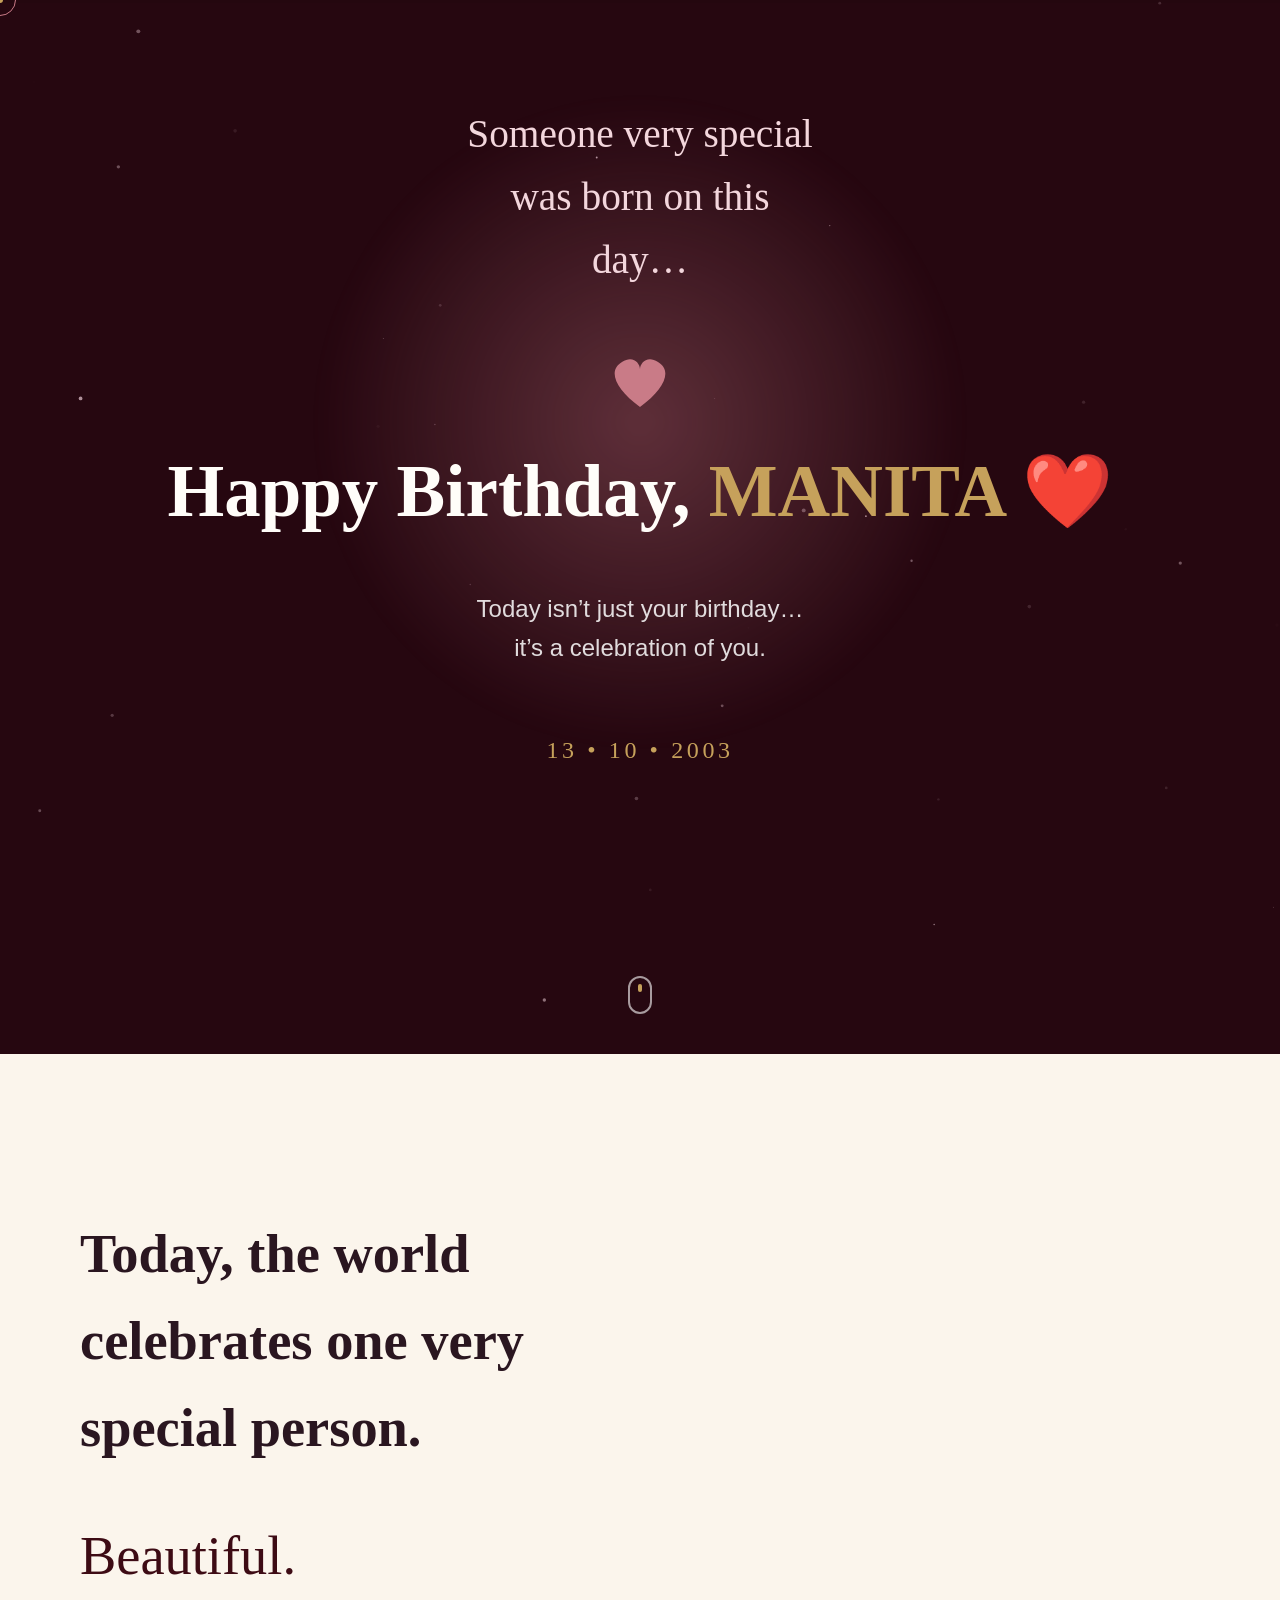
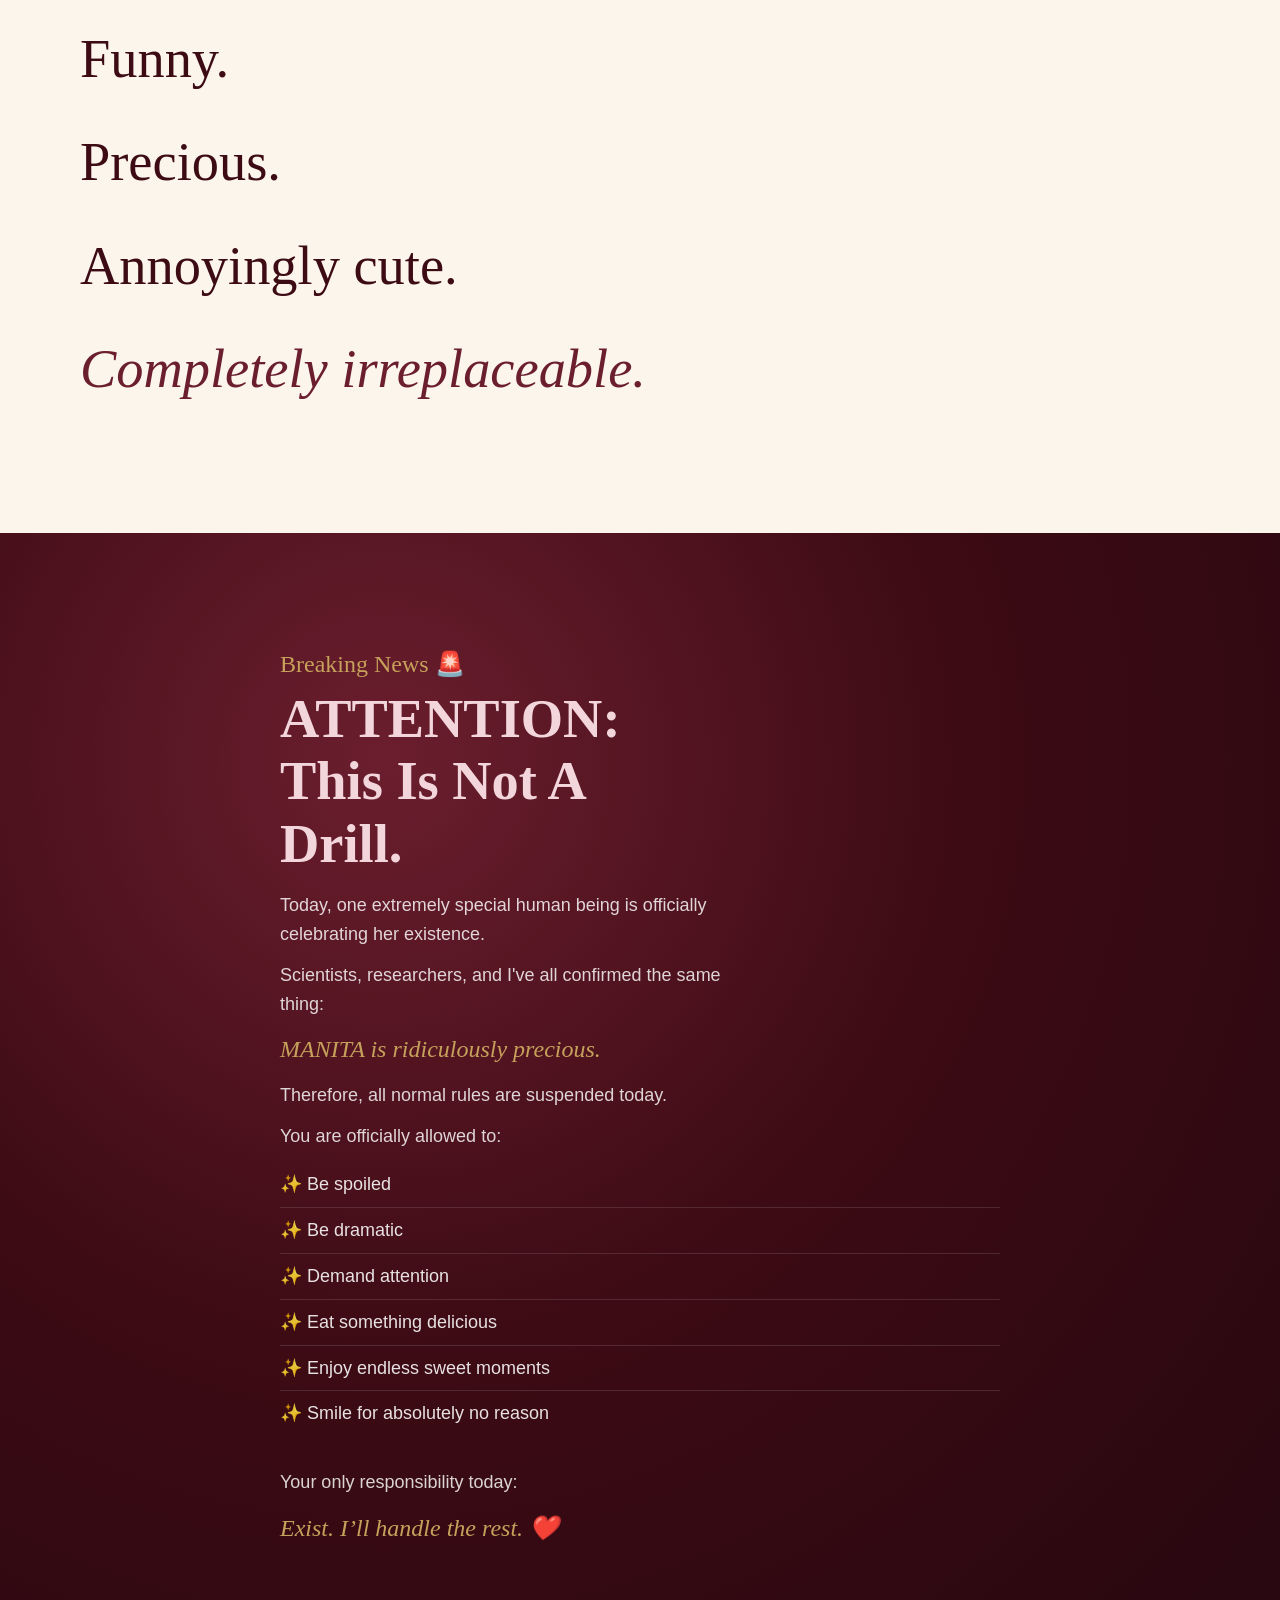
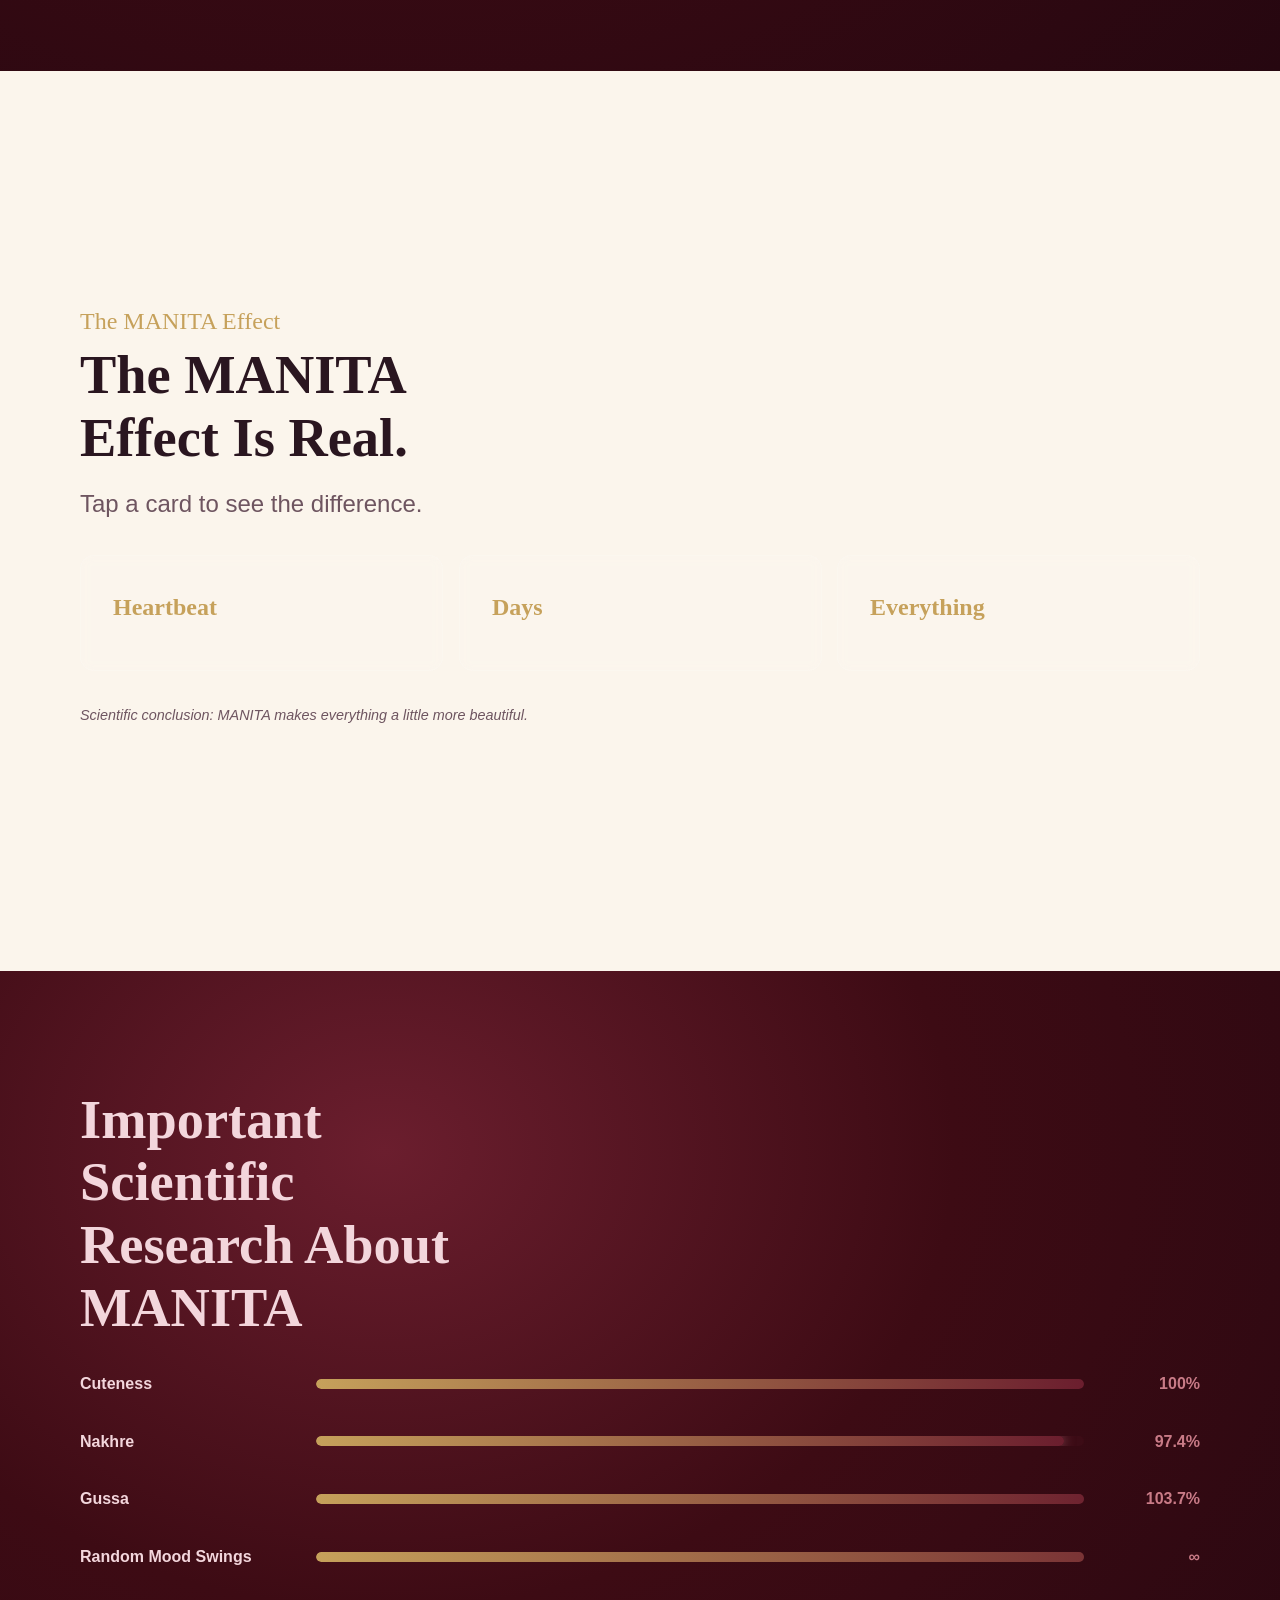
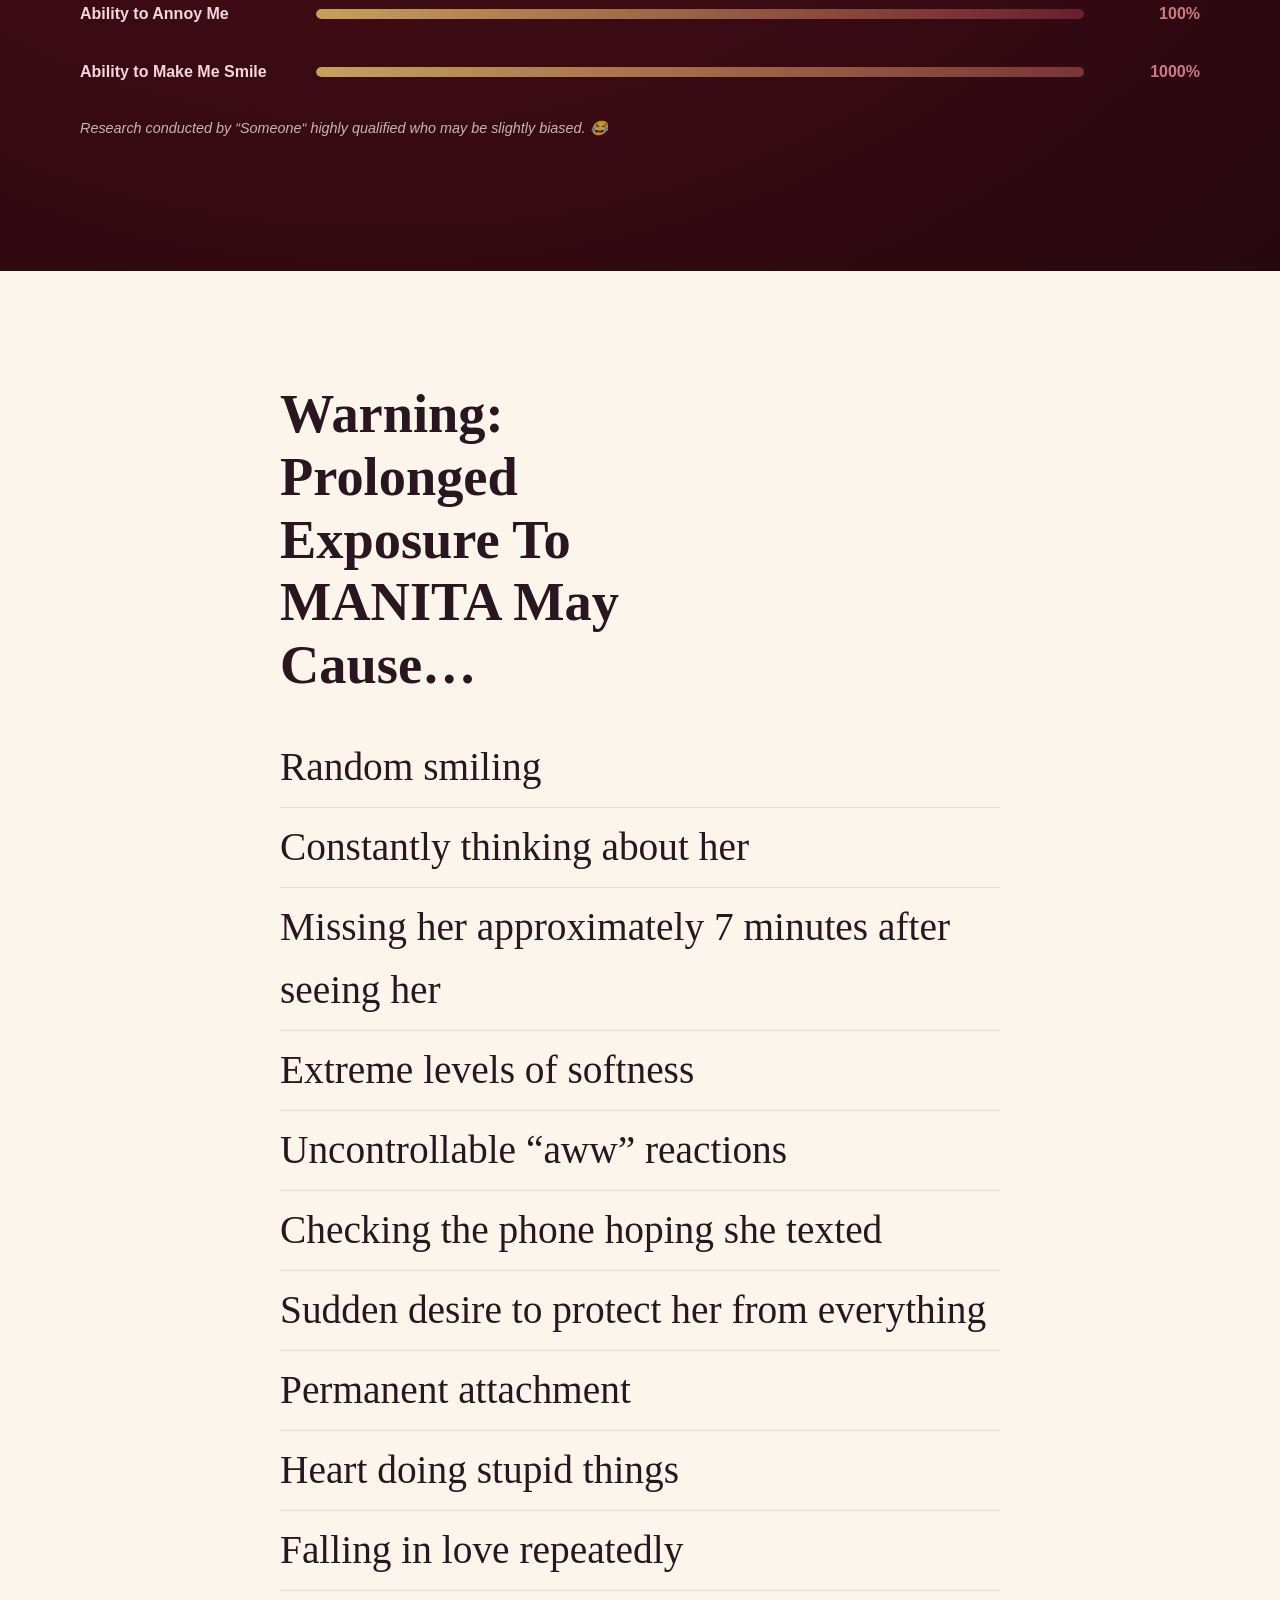
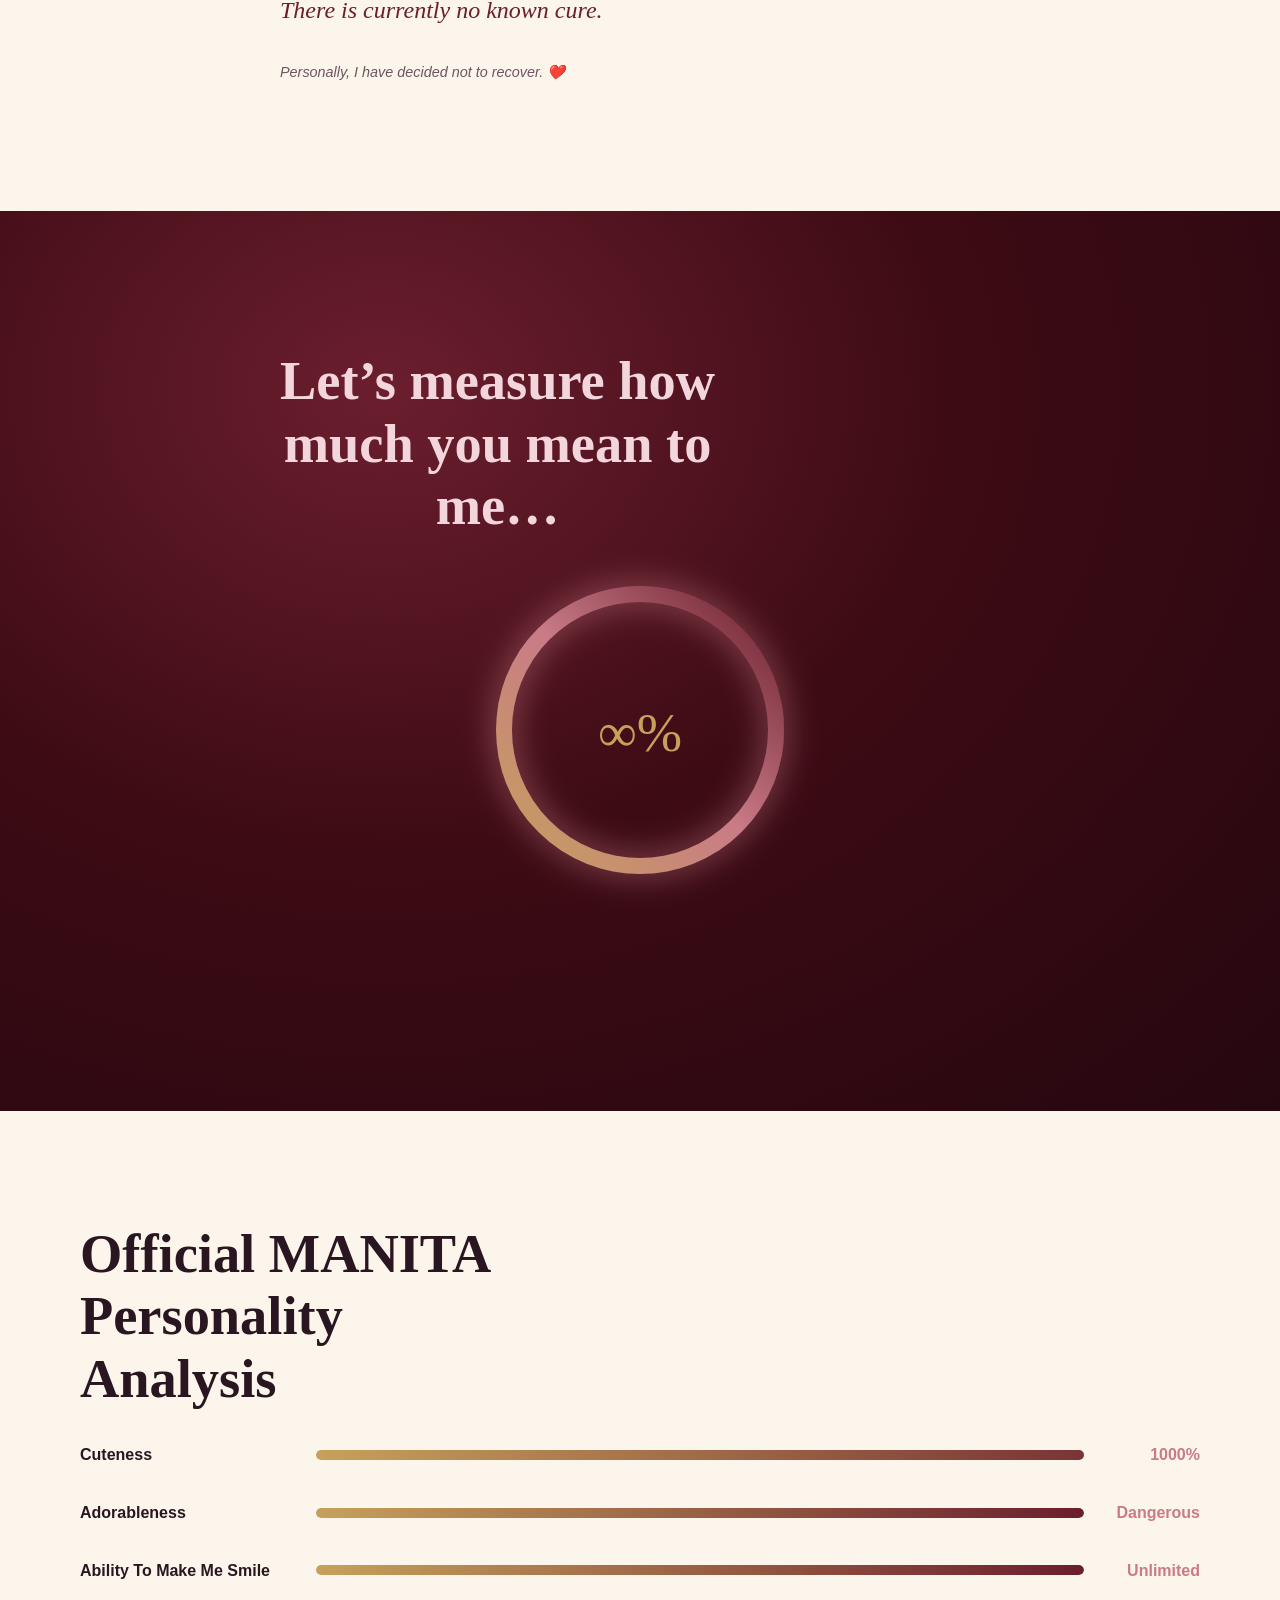
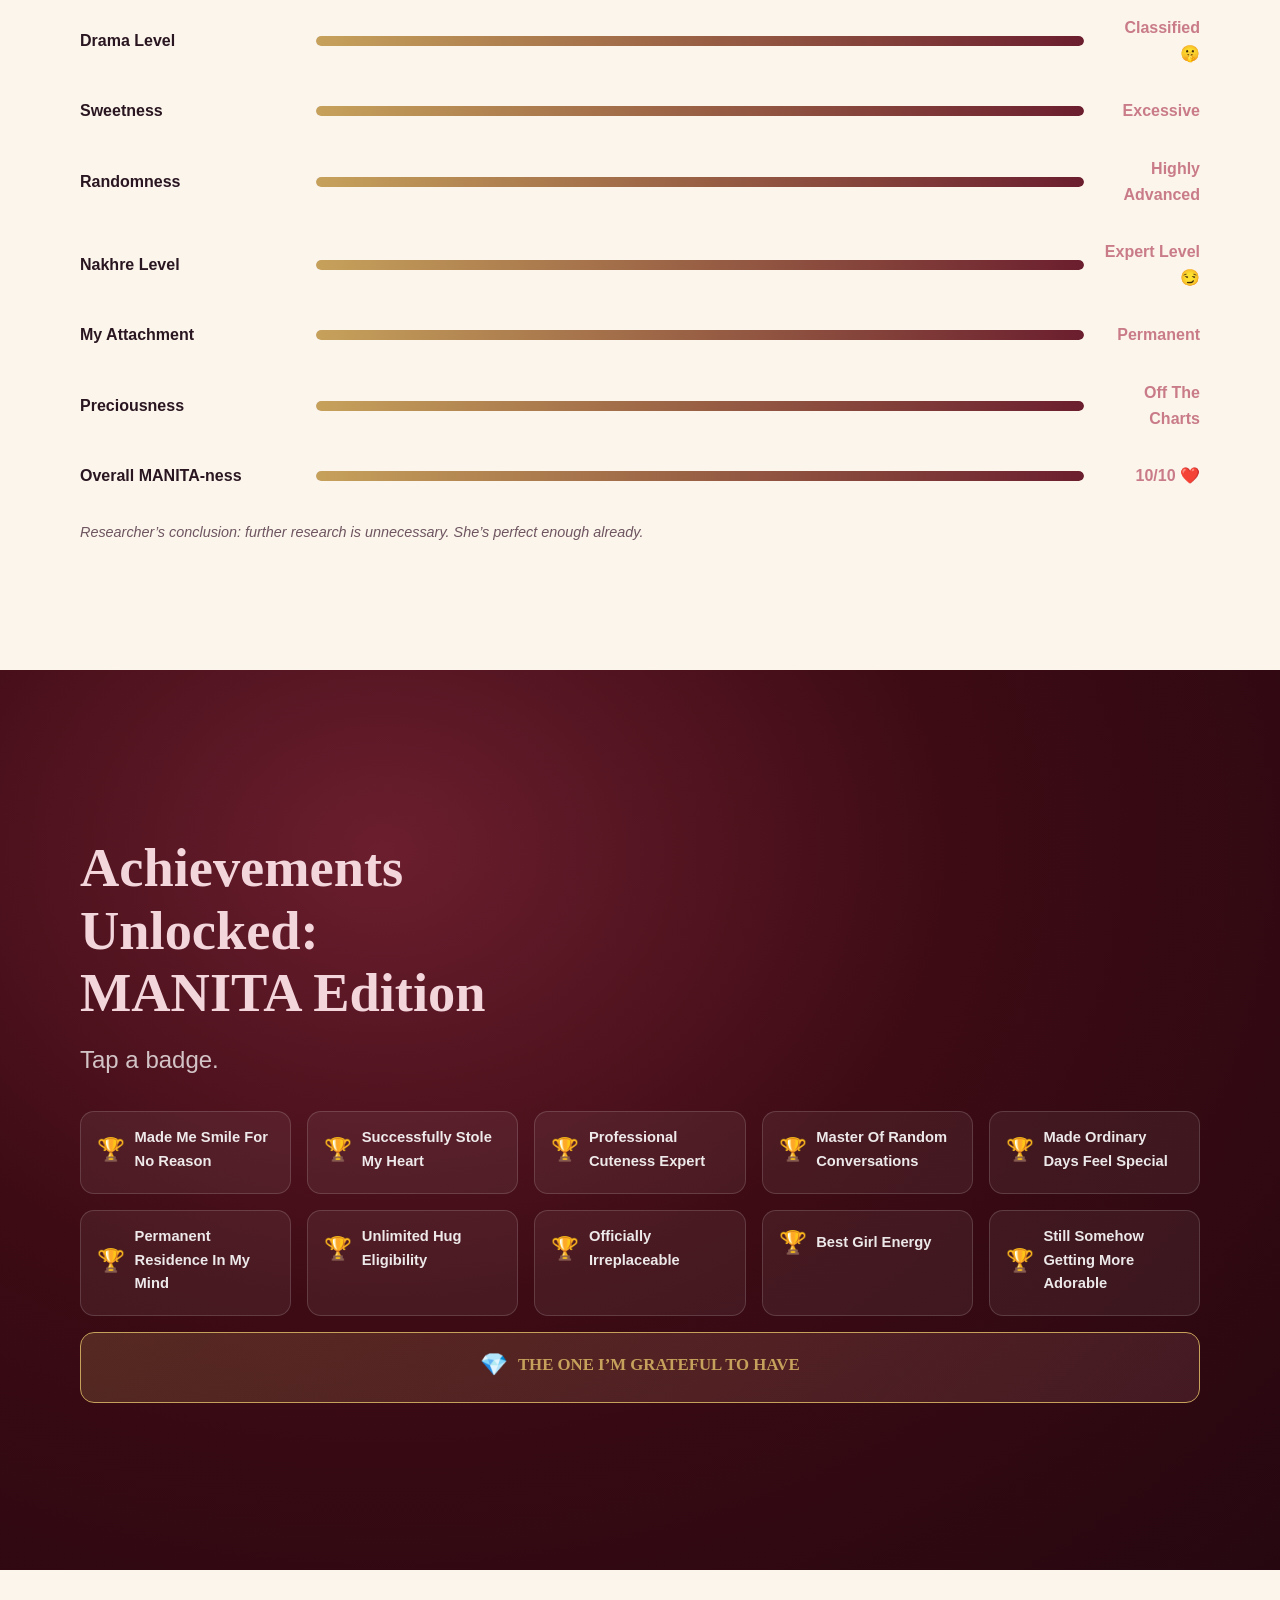
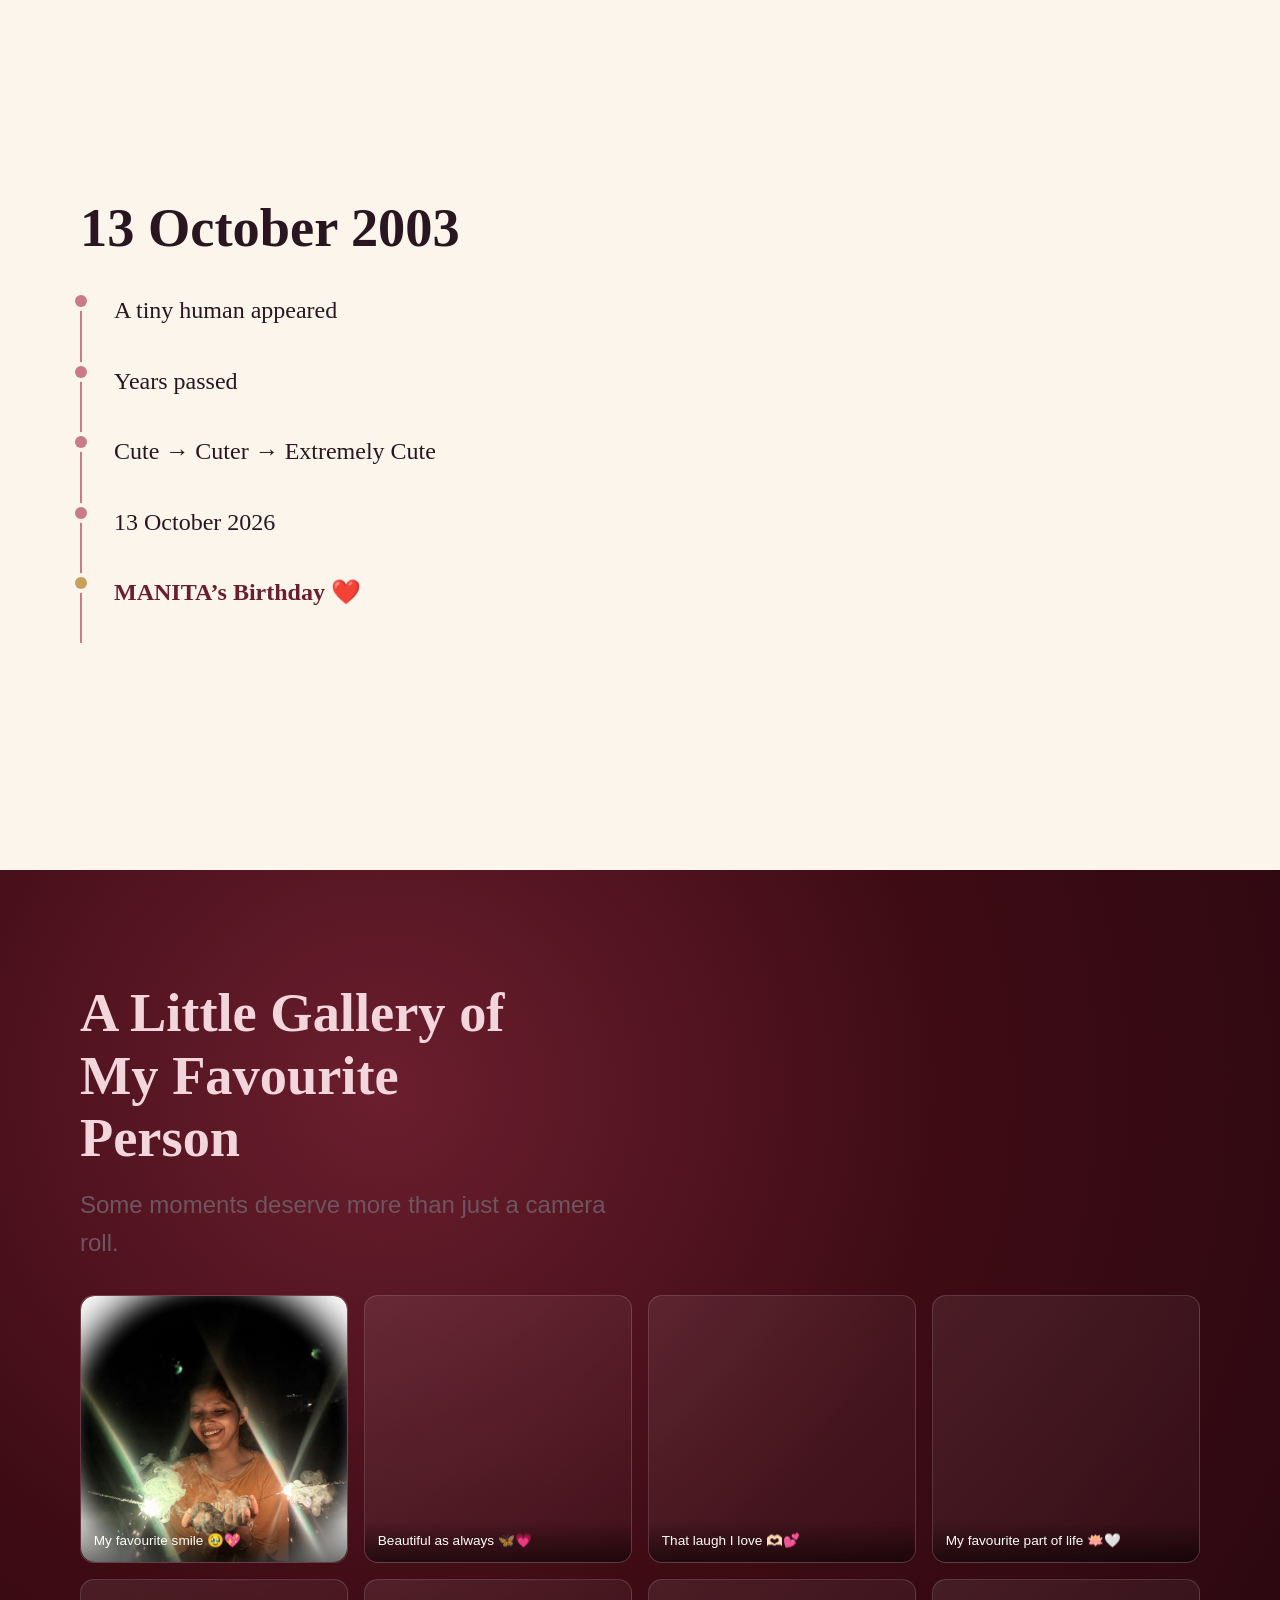
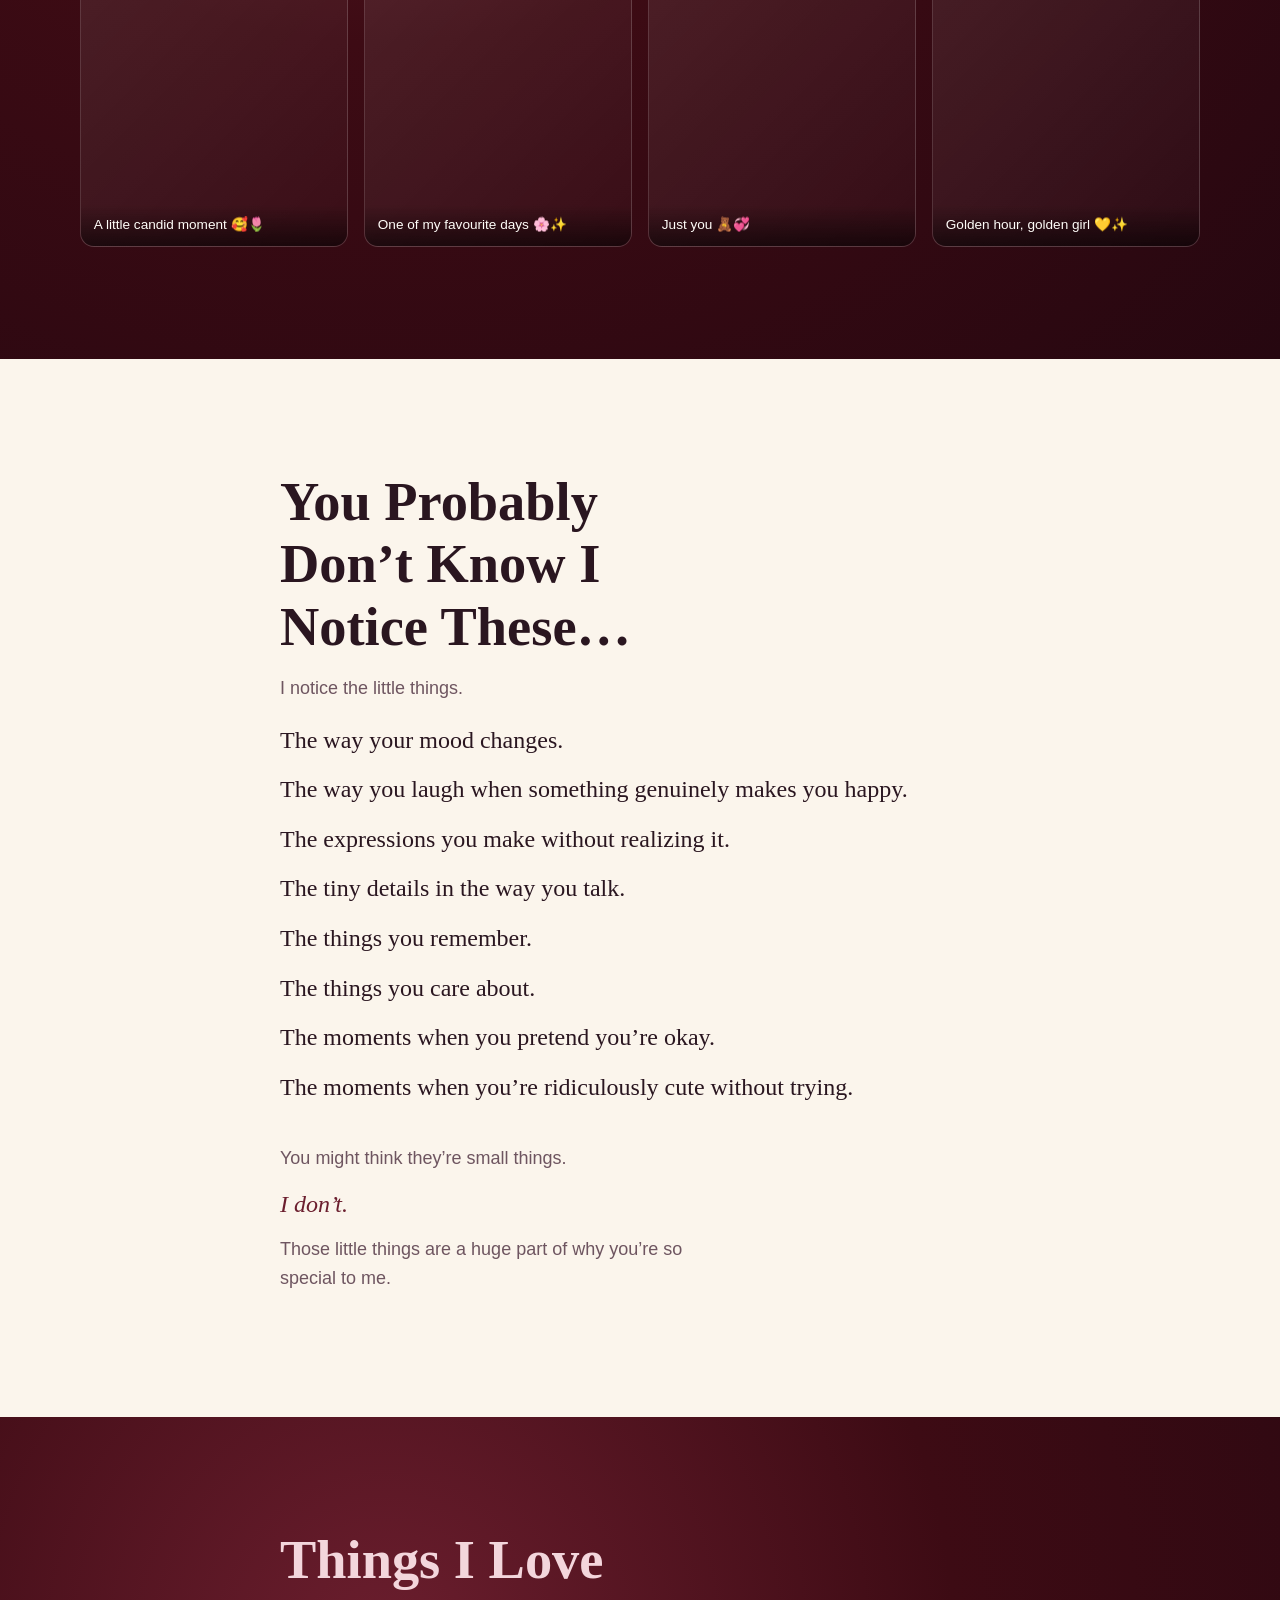
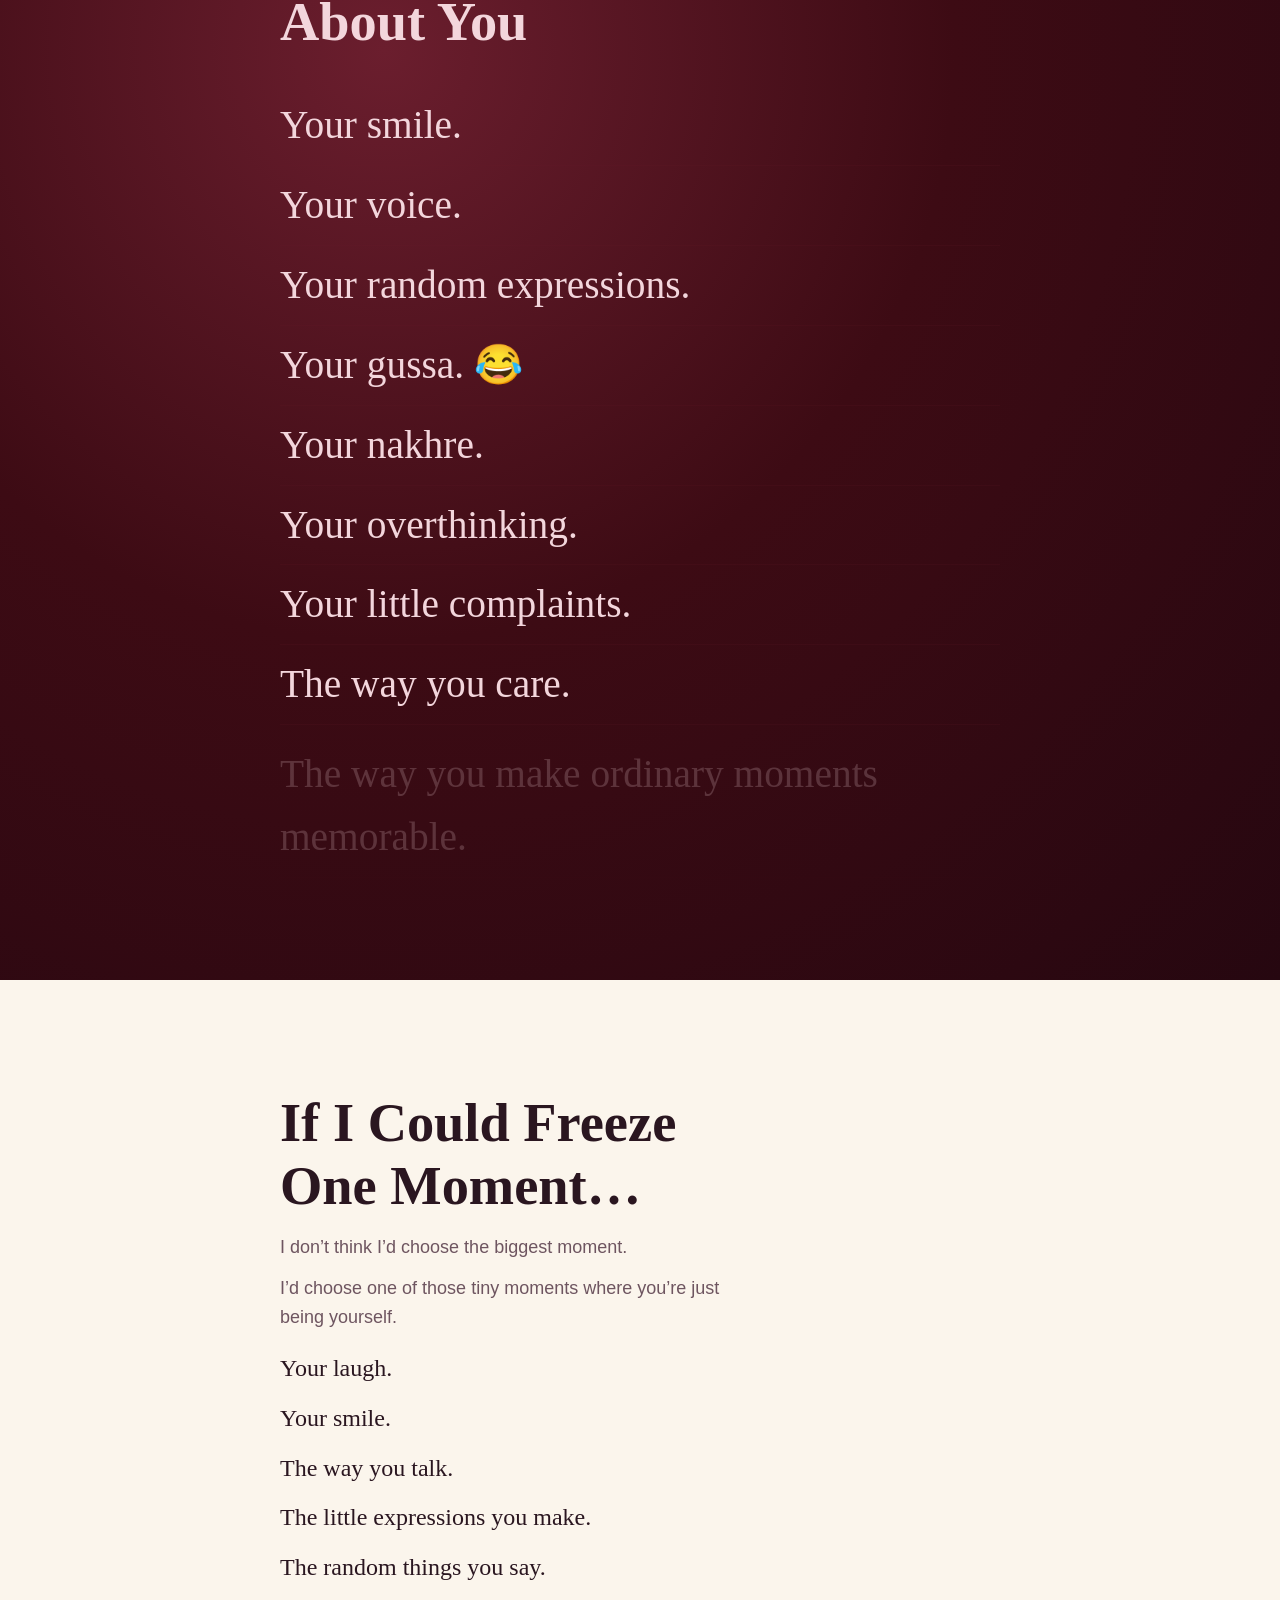
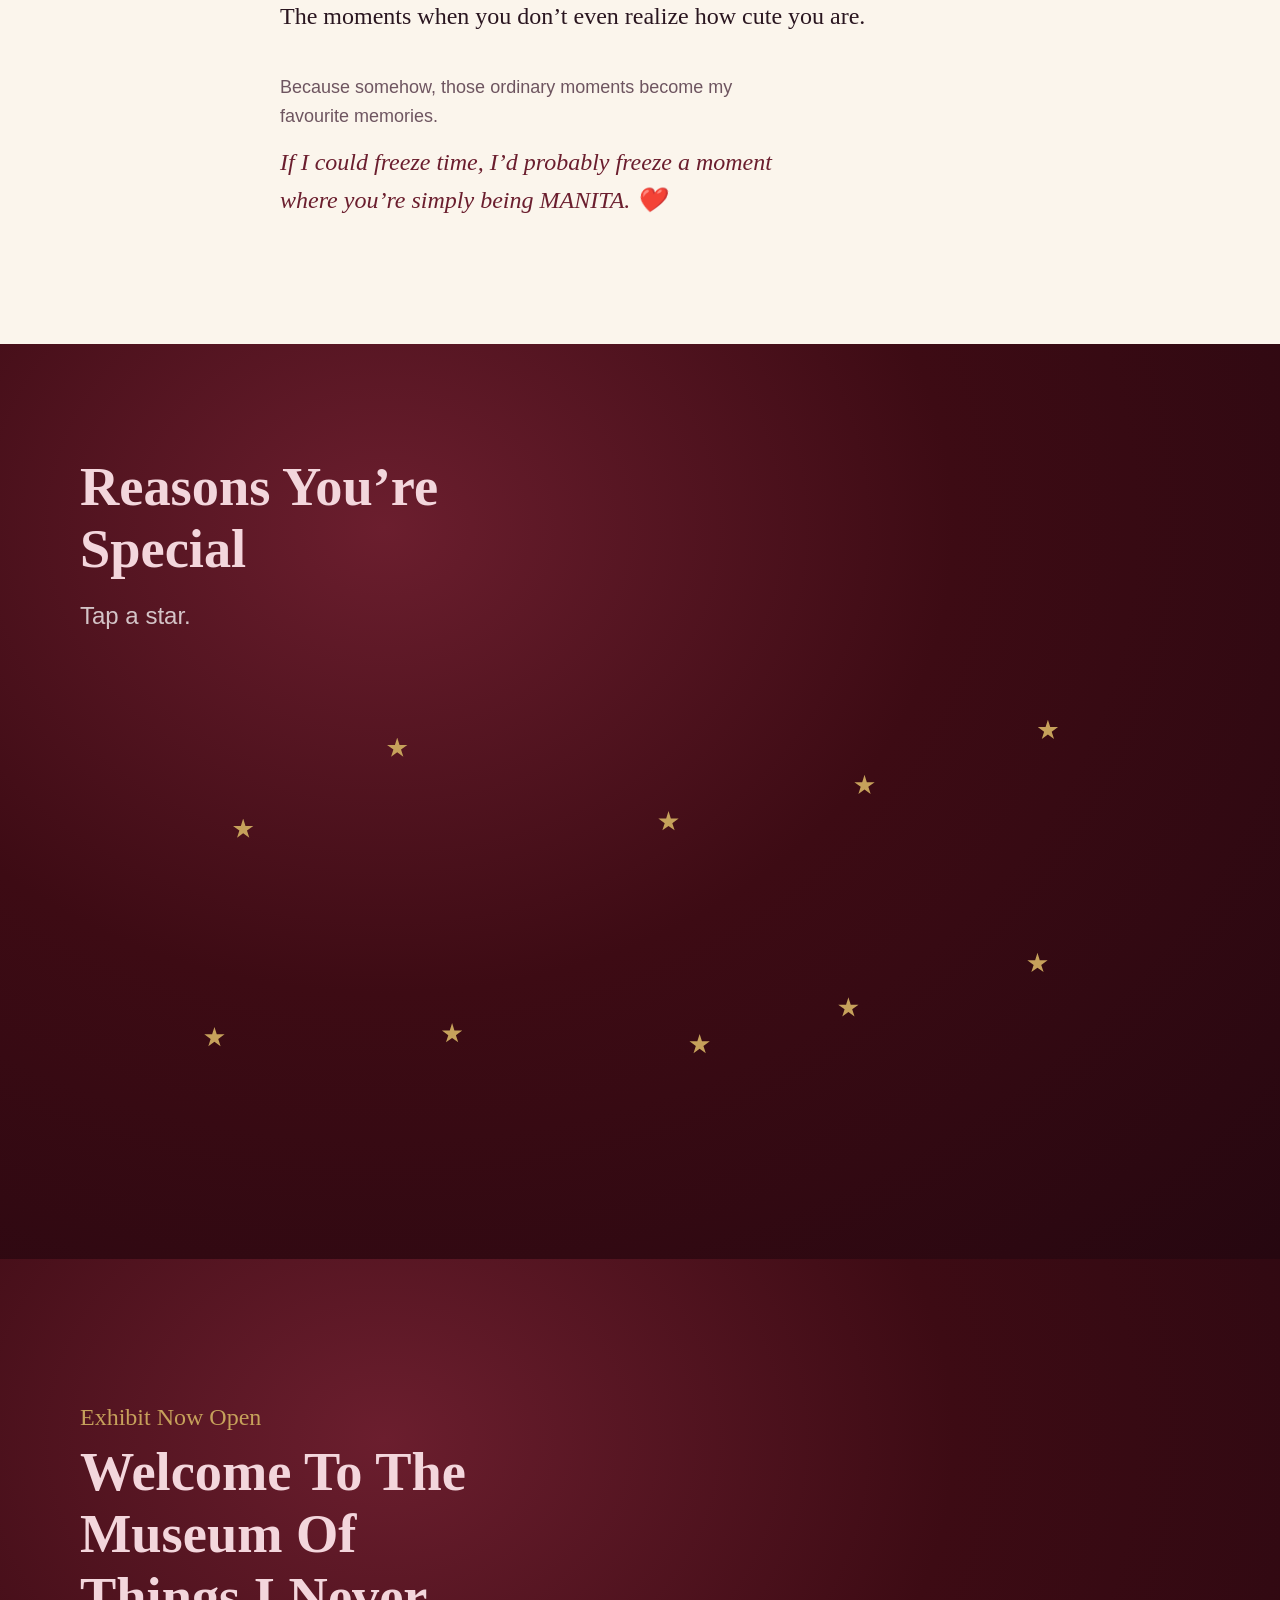
==== index_old.html @ 5183bb13 "Rename index.html to index_old.html" ====
<!DOCTYPE html>
<html lang="en">
<head>
<meta charset="UTF-8">
<meta name="viewport" content="width=device-width, initial-scale=1.0, viewport-fit=cover">
<title>Happy Birthday MANITA ❤️ | DearManita</title>
<link rel="icon" type="image/png" href="assets/images/logo.png">
<link rel="apple-touch-icon" href="assets/images/logo.png">
<meta name="description" content="Happy Birthday Manita! ❤️ Discover a special birthday surprise filled with heartfelt wishes, beautiful memories, and interactive moments created just for you at DearManita.in.">
<meta name="theme-color" content="#3D0B14">
<meta property="og:title" content="Happy Birthday Manita ❤️ | DearManita">
<meta property="og:description" content="A special birthday surprise for Manita, filled with love, beautiful memories, and little moments made just for her. ❤️">
<meta property="og:type" content="website">
<meta property="og:url" content="https://dearmanita.in/">
<meta property="og:image" content="https://dearmanita.in/assets/images/logo.png">
<meta property="og:site_name" content="DearManita">
<meta property="og:locale" content="en_IN">
<link rel="stylesheet" href="css/style.css">
<link rel="stylesheet" href="css/animations.css">
<link rel="stylesheet" href="css/responsive.css">
<link rel="canonical" href="https://dearmanita.in/">
</head>
<body>

<!-- Skip link for accessibility -->
<a href="#main" class="skip-link">Skip to content</a>

<!-- Custom cursor (desktop only, injected by JS) -->
<div class="cursor-dot" id="cursorDot" aria-hidden="true"></div>
<div class="cursor-ring" id="cursorRing" aria-hidden="true"></div>

<!-- Progress bar -->
<div class="scroll-progress" aria-hidden="true"><div class="scroll-progress__fill" id="scrollProgressFill"></div></div>

<main id="main">
  <!-- 1-3. CINEMATIC INTRO / HAPPY BIRTHDAY MANITA / BEGIN YOUR BIRTHDAY JOURNEY -->
  <section class="hero" id="hero" aria-label="Introduction">
    <canvas class="hero__particles" id="heroParticles" aria-hidden="true"></canvas>
    <div class="hero__glow" aria-hidden="true"></div>

    <div class="hero__sequence" id="heroSequence">
      <p class="hero__line hero__line--1" id="heroLine1">Someone very special was born on this day&hellip;</p>

      <div class="hero__heart-wrap" id="heroHeartWrap" aria-hidden="true">
        <svg class="hero__heart" viewBox="0 0 100 90" id="heroHeart">
          <path d="M50 85 C 10 55, -5 25, 20 10 C 38 -2, 50 12, 50 22 C 50 12, 62 -2, 80 10 C 105 25, 90 55, 50 85 Z"/>
        </svg>
      </div>

      <h1 class="hero__title" id="heroTitle">Happy Birthday, <span class="hero__title-name">MANITA</span> <span aria-hidden="true">❤️</span></h1>

      <p class="hero__sub" id="heroSub">Today isn&rsquo;t just your birthday&hellip;<br>it&rsquo;s a celebration of you.</p>

      <p class="hero__date" id="heroDate">13 &bull; 10 &bull; 2003</p>

      <div class="hero__cta-wrap" id="heroCtaWrap">
        <button class="btn btn--primary magnetic" id="beginJourneyBtn">
          <span>Begin Your Birthday Journey</span> <span aria-hidden="true">✨</span>
        </button>
        <p class="hero__warning">Warning: excessive cuteness ahead. <span aria-hidden="true">😂</span></p>
      </div>
    </div>

    <button class="scroll-indicator" id="scrollIndicator" aria-label="Scroll down">
      <span class="scroll-indicator__mouse"><span class="scroll-indicator__wheel"></span></span>
    </button>
  </section>

  <!-- 4. TODAY IS ALL ABOUT YOU -->
  <section class="section section--light section--about" aria-label="Today is all about you">
    <div class="container">
      <h2 class="reveal-heading">Today, the world celebrates one very special person.</h2>
      <ul class="word-stack" id="wordStack">
        <li class="word-stack__item">Beautiful.</li>
        <li class="word-stack__item">Funny.</li>
        <li class="word-stack__item">Precious.</li>
        <li class="word-stack__item">Annoyingly cute.</li>
        <li class="word-stack__item word-stack__item--final">Completely irreplaceable.</li>
      </ul>
    </div>
  </section>

  <!-- 5. A VERY IMPORTANT ANNOUNCEMENT -->
  <section class="section section--dark section--announcement reveal-fade" aria-label="A very important announcement">
    <div class="container container--narrow">
      <p class="eyebrow-free-heading">Breaking News <span aria-hidden="true">🚨</span></p>
      <h2 class="section-title section-title--light">ATTENTION: This Is Not A Drill.</h2>
      <p class="prose">Today, one extremely special human being is officially celebrating her existence.</p>
      <p class="prose">Scientists, researchers, and I've all confirmed the same thing:</p>
      <p class="prose prose--emphasis">MANITA is ridiculously precious.</p>
      <p class="prose">Therefore, all normal rules are suspended today.</p>
      <p class="prose">You are officially allowed to:</p>
      <ul class="content-list">
        <li>✨ Be spoiled</li>
        <li>✨ Be dramatic</li>
        <li>✨ Demand attention</li>
        <li>✨ Eat something delicious</li>
        <li>✨ Enjoy endless sweet moments</li>
        <li>✨ Smile for absolutely no reason</li>
      </ul>
      <p class="prose">Your only responsibility today:</p>
      <p class="prose prose--emphasis">Exist. I&rsquo;ll handle the rest. <span aria-hidden="true">❤️</span></p>
    </div>
  </section>

  <!-- 6. THE MANITA EFFECT -->
  <section class="section section--light section--effect" aria-label="The Manita Effect">
    <div class="container">
      <p class="eyebrow-free-heading">The MANITA Effect</p>
      <h2 class="section-title">The MANITA Effect Is Real.</h2>
      <p class="section-subtitle">Tap a card to see the difference.</p>
      <div class="effect-grid" id="effectGrid">
        <button class="effect-card" type="button">
          <h3>Heartbeat</h3>
          <p class="effect-card__reveal">Before MANITA: normal heartbeat.<br>After MANITA: ❤️❤️❤️❤️❤️</p>
        </button>
        <button class="effect-card" type="button">
          <h3>Days</h3>
          <p class="effect-card__reveal">Before MANITA: normal days.<br>After MANITA: little moments worth remembering.</p>
        </button>
        <button class="effect-card" type="button">
          <h3>Everything</h3>
          <p class="effect-card__reveal">Before MANITA: just another day.<br>After MANITA: something to smile about.</p>
        </button>
      </div>
      <p class="disclaimer">Scientific conclusion: MANITA makes everything a little more beautiful.</p>
    </div>
  </section>

  <!-- 7. FUNNY SCIENTIFIC RESEARCH -->
  <section class="section section--dark section--research" aria-label="Scientific research">
    <div class="container">
      <h2 class="section-title section-title--light">Important Scientific Research About MANITA</h2>
      <div class="research-grid" id="researchGrid">
        <div class="research-stat" data-value="99.99" data-suffix="%"><span class="research-stat__label">Cuteness</span><div class="research-stat__bar"><div class="research-stat__fill"></div></div><span class="research-stat__value">0%</span></div>
        <div class="research-stat" data-value="97.42" data-suffix="%"><span class="research-stat__label">Nakhre</span><div class="research-stat__bar"><div class="research-stat__fill"></div></div><span class="research-stat__value">0%</span></div>
        <div class="research-stat" data-value="103.7" data-suffix="%"><span class="research-stat__label">Gussa</span><div class="research-stat__bar"><div class="research-stat__fill"></div></div><span class="research-stat__value">0%</span></div>
        <div class="research-stat" data-value="120" data-suffix="" data-infinity="true"><span class="research-stat__label">Random Mood Swings</span><div class="research-stat__bar"><div class="research-stat__fill"></div></div><span class="research-stat__value">0</span></div>
        <div class="research-stat" data-value="100" data-suffix="%"><span class="research-stat__label">Ability to Annoy Me</span><div class="research-stat__bar"><div class="research-stat__fill"></div></div><span class="research-stat__value">0%</span></div>
        <div class="research-stat" data-value="1000" data-suffix="%"><span class="research-stat__label">Ability to Make Me Smile</span><div class="research-stat__bar"><div class="research-stat__fill"></div></div><span class="research-stat__value">0%</span></div>
      </div>
      <p class="disclaimer">Research conducted by &ldquo;Someone&ldquo; highly qualified who may be slightly biased. <span aria-hidden="true">😂</span></p>
    </div>
  </section>

  <!-- 8. MANITA SIDE EFFECTS -->
  <section class="section section--light section--side-effects" aria-label="MANITA side effects">
    <div class="container container--narrow">
      <h2 class="section-title">Warning: Prolonged Exposure To MANITA May Cause&hellip;</h2>
      <ul class="love-list" id="sideEffectsList">
        <li>Random smiling</li>
        <li>Constantly thinking about her</li>
        <li>Missing her approximately 7 minutes after seeing her</li>
        <li>Extreme levels of softness</li>
        <li>Uncontrollable &ldquo;aww&rdquo; reactions</li>
        <li>Checking the phone hoping she texted</li>
        <li>Sudden desire to protect her from everything</li>
        <li>Permanent attachment</li>
        <li>Heart doing stupid things</li>
        <li>Falling in love repeatedly</li>
      </ul>
      <p class="prose prose--emphasis">There is currently no known cure.</p>
      <p class="disclaimer">Personally, I have decided not to recover. <span aria-hidden="true">❤️</span></p>
    </div>
  </section>

  <!-- 9. LOVE METER -->
  <section class="section section--dark section--love-meter" aria-label="Love meter">
    <div class="container container--narrow">
      <h2 class="section-title section-title--light">Let&rsquo;s measure how much you mean to me&hellip;</h2>
      <div class="love-meter" id="loveMeter">
        <svg viewBox="0 0 200 200" class="love-meter__svg">
          <defs>
            <linearGradient id="loveGradient" x1="0%" y1="0%" x2="100%" y2="100%">
              <stop offset="0%" stop-color="#C6A15B"/>
              <stop offset="50%" stop-color="#C97B87"/>
              <stop offset="100%" stop-color="#6B1E2E"/>
            </linearGradient>
          </defs>
          <circle class="love-meter__track" cx="100" cy="100" r="85"/>
          <circle class="love-meter__progress" id="loveMeterProgress" cx="100" cy="100" r="85"/>
        </svg>
        <div class="love-meter__center">
          <span class="love-meter__value" id="loveMeterValue">0%</span>
        </div>
      </div>
      <p class="love-meter__error" id="loveMeterError">Error: Love exceeds measurable limits. <span aria-hidden="true">❤️</span></p>
    </div>
  </section>

  <!-- 10. PERSONALITY REPORT -->
  <section class="section section--light section--personality" aria-label="Girlfriend personality report">
    <div class="container">
      <h2 class="section-title section-title--light">Official MANITA Personality Analysis</h2>
      <div class="research-grid" id="personalityGrid">
        <div class="research-stat" data-value="1000" data-suffix="%"><span class="research-stat__label">Cuteness</span><div class="research-stat__bar"><div class="research-stat__fill"></div></div><span class="research-stat__value">0%</span></div>
        <div class="research-stat" data-text="Dangerous"><span class="research-stat__label">Adorableness</span><div class="research-stat__bar"><div class="research-stat__fill"></div></div><span class="research-stat__value"></span></div>
        <div class="research-stat" data-text="Unlimited"><span class="research-stat__label">Ability To Make Me Smile</span><div class="research-stat__bar"><div class="research-stat__fill"></div></div><span class="research-stat__value"></span></div>
        <div class="research-stat" data-text="Classified 🤫"><span class="research-stat__label">Drama Level</span><div class="research-stat__bar"><div class="research-stat__fill"></div></div><span class="research-stat__value"></span></div>
        <div class="research-stat" data-text="Excessive"><span class="research-stat__label">Sweetness</span><div class="research-stat__bar"><div class="research-stat__fill"></div></div><span class="research-stat__value"></span></div>
        <div class="research-stat" data-text="Highly Advanced"><span class="research-stat__label">Randomness</span><div class="research-stat__bar"><div class="research-stat__fill"></div></div><span class="research-stat__value"></span></div>
        <div class="research-stat" data-text="Expert Level 😏"><span class="research-stat__label">Nakhre Level</span><div class="research-stat__bar"><div class="research-stat__fill"></div></div><span class="research-stat__value"></span></div>
        <div class="research-stat" data-text="Permanent"><span class="research-stat__label">My Attachment</span><div class="research-stat__bar"><div class="research-stat__fill"></div></div><span class="research-stat__value"></span></div>
        <div class="research-stat" data-text="Off The Charts"><span class="research-stat__label">Preciousness</span><div class="research-stat__bar"><div class="research-stat__fill"></div></div><span class="research-stat__value"></span></div>
        <div class="research-stat" data-text="10/10 ❤️"><span class="research-stat__label">Overall MANITA-ness</span><div class="research-stat__bar"><div class="research-stat__fill"></div></div><span class="research-stat__value"></span></div>
      </div>
      <p class="disclaimer">Researcher&rsquo;s conclusion: further research is unnecessary. She&rsquo;s perfect enough already.</p>
    </div>
  </section>

  <!-- 11. GIRLFRIEND ACHIEVEMENT BADGES -->
  <section class="section section--dark section--badges" aria-label="Girlfriend achievement badges">
    <div class="container">
      <h2 class="section-title section-title--light">Achievements Unlocked: MANITA Edition</h2>
      <p class="section-subtitle section-subtitle--light">Tap a badge.</p>
      <div class="badge-grid" id="badgeGrid">
        <button class="badge" type="button" aria-expanded="false">
          <span class="badge__header"><span class="badge__icon">🏆</span><span class="badge__text">Made Me Smile For No Reason</span></span>
          <span class="badge__reveal">Achievement unlocked: turning ordinary moments into my favorite ones.</span>
        </button>
        <button class="badge" type="button" aria-expanded="false">
          <span class="badge__header"><span class="badge__icon">🏆</span><span class="badge__text">Successfully Stole My Heart</span></span>
          <span class="badge__reveal">No complaints. No refunds. It&rsquo;s yours now.</span>
        </button>
        <button class="badge" type="button" aria-expanded="false">
          <span class="badge__header"><span class="badge__icon">🏆</span><span class="badge__text">Professional Cuteness Expert</span></span>
          <span class="badge__reveal">Certified in being adorable 24/7.</span>
        </button>
        <button class="badge" type="button" aria-expanded="false">
          <span class="badge__header"><span class="badge__icon">🏆</span><span class="badge__text">Master Of Random Conversations</span></span>
          <span class="badge__reveal">From deep talks at midnight to the most random nonsense &mdash; somehow, I love every bit of it.</span>
        </button>
        <button class="badge" type="button" aria-expanded="false">
          <span class="badge__header"><span class="badge__icon">🏆</span><span class="badge__text">Made Ordinary Days Feel Special</span></span>
          <span class="badge__reveal">Because everything feels a little better when you&rsquo;re around.</span>
        </button>
        <button class="badge" type="button" aria-expanded="false">
          <span class="badge__header"><span class="badge__icon">🏆</span><span class="badge__text">Permanent Residence In My Mind</span></span>
          <span class="badge__reveal">Somehow, you&rsquo;re always there &mdash; rent-free and forever.</span>
        </button>
        <button class="badge" type="button" aria-expanded="false">
          <span class="badge__header"><span class="badge__icon">🏆</span><span class="badge__text">Unlimited Hug Eligibility</span></span>
          <span class="badge__reveal">Approved for unlimited hugs, cuddles, and never-ending affection.</span>
        </button>
        <button class="badge" type="button" aria-expanded="false">
          <span class="badge__header"><span class="badge__icon">🏆</span><span class="badge__text">Officially Irreplaceable</span></span>
          <span class="badge__reveal">There&rsquo;s only one you, and that&rsquo;s exactly how I want it.</span>
        </button>
        <button class="badge" type="button" aria-expanded="false">
          <span class="badge__header"><span class="badge__icon">🏆</span><span class="badge__text">Best Girl Energy</span></span>
          <span class="badge__reveal">No explanation needed. You just have it.</span>
        </button>
        <button class="badge" type="button" aria-expanded="false">
          <span class="badge__header"><span class="badge__icon">🏆</span><span class="badge__text">Still Somehow Getting More Adorable</span></span>
          <span class="badge__reveal">Honestly, I don&rsquo;t know how you keep doing it.</span>
        </button>
        <button class="badge badge--final" type="button" aria-expanded="false">
          <span class="badge__header"><span class="badge__icon">💎</span><span class="badge__text">THE ONE I&rsquo;M GRATEFUL TO HAVE</span></span>
          <span class="badge__reveal">Out of all the beautiful things life could have given me, somehow, I got you.</span>
        </button>
      </div>
    </div>
  </section>

  <!-- 12. BIRTHDAY TIMELINE -->
  <section class="section section--light section--timeline" aria-label="Birthday timeline">
    <div class="container">
      <h2 class="section-title">13 October 2003</h2>
      <ol class="timeline" id="timeline">
        <li class="timeline__item"><span class="timeline__marker"></span><span class="timeline__text">A tiny human appeared</span></li>
        <li class="timeline__item"><span class="timeline__marker"></span><span class="timeline__text">Years passed</span></li>
        <li class="timeline__item"><span class="timeline__marker"></span><span class="timeline__text">Cute &rarr; Cuter &rarr; Extremely Cute</span></li>
        <li class="timeline__item"><span class="timeline__marker"></span><span class="timeline__text">13 October 2026</span></li>
        <li class="timeline__item timeline__item--final"><span class="timeline__marker"></span><span class="timeline__text">MANITA&rsquo;s Birthday <span aria-hidden="true">❤️</span></span></li>
      </ol>
    </div>
  </section>

  <!-- 13. PHOTO GALLERY -->
  <section class="section section--dark section--gallery" aria-label="Photo gallery">
    <div class="container">
      <h2 class="section-title section-title--light">A Little Gallery of My Favourite Person</h2>
      <p class="section-subtitle">Some moments deserve more than just a camera roll.</p>
      <div class="gallery-grid" id="galleryGrid" role="list"></div>
    </div>
  </section>

  <!-- Lightbox -->
  <div class="lightbox" id="lightbox" role="dialog" aria-modal="true" aria-label="Photo viewer" hidden>
    <button class="lightbox__close" id="lightboxClose" aria-label="Close photo viewer">&times;</button>
    <button class="lightbox__nav lightbox__nav--prev" id="lightboxPrev" aria-label="Previous photo">&#8249;</button>
    <figure class="lightbox__figure">
      <img class="lightbox__img" id="lightboxImg" src="" alt="">
      <figcaption class="lightbox__caption" id="lightboxCaption"></figcaption>
    </figure>
    <button class="lightbox__nav lightbox__nav--next" id="lightboxNext" aria-label="Next photo">&#8250;</button>
  </div>

  <!-- 14. THE LITTLE THINGS YOU DON'T KNOW I NOTICE -->
  <section class="section section--light section--notice" aria-label="The little things you don't know I notice">
    <div class="container container--narrow">
      <h2 class="section-title">You Probably Don&rsquo;t Know I Notice These&hellip;</h2>
      <p class="prose">I notice the little things.</p>
      <ul class="content-list content-list--plain">
        <li>The way your mood changes.</li>
        <li>The way you laugh when something genuinely makes you happy.</li>
        <li>The expressions you make without realizing it.</li>
        <li>The tiny details in the way you talk.</li>
        <li>The things you remember.</li>
        <li>The things you care about.</li>
        <li>The moments when you pretend you&rsquo;re okay.</li>
        <li>The moments when you&rsquo;re ridiculously cute without trying.</li>
      </ul>
      <p class="prose">You might think they&rsquo;re small things.</p>
      <p class="prose prose--emphasis">I don&rsquo;t.</p>
      <p class="prose">Those little things are a huge part of why you&rsquo;re so special to me.</p>
    </div>
  </section>

  <!-- 15. THINGS I LOVE ABOUT YOU -->
  <section class="section section--dark section--love-list" aria-label="Things I love about you">
    <div class="container container--narrow">
      <h2 class="section-title section-title--light">Things I Love About You</h2>
      <ul class="love-list" id="loveList">
        <li>Your smile.</li>
        <li>Your voice.</li>
        <li>Your random expressions.</li>
        <li>Your gussa. <span aria-hidden="true">😂</span></li>
        <li>Your nakhre.</li>
        <li>Your overthinking.</li>
        <li>Your little complaints.</li>
        <li>The way you care.</li>
        <li>The way you make ordinary moments memorable.</li>
      </ul>
    </div>
  </section>

  <!-- 15b. IF I COULD FREEZE ONE MOMENT -->
  <section class="section section--light section--freeze-moment" aria-label="If I could freeze one moment">
    <div class="container container--narrow">
      <h2 class="section-title">If I Could Freeze One Moment&hellip;</h2>
      <p class="prose">I don&rsquo;t think I&rsquo;d choose the biggest moment.</p>
      <p class="prose">I&rsquo;d choose one of those tiny moments where you&rsquo;re just being yourself.</p>
      <ul class="content-list content-list--plain">
        <li>Your laugh.</li>
        <li>Your smile.</li>
        <li>The way you talk.</li>
        <li>The little expressions you make.</li>
        <li>The random things you say.</li>
        <li>The moments when you don&rsquo;t even realize how cute you are.</li>
      </ul>
      <p class="prose">Because somehow, those ordinary moments become my favourite memories.</p>
      <p class="prose prose--emphasis">If I could freeze time, I&rsquo;d probably freeze a moment where you&rsquo;re simply being MANITA. <span aria-hidden="true">❤️</span></p>
    </div>
  </section>

  <!-- 16. REASONS YOU ARE SPECIAL -->
  <section class="section section--dark section--constellation" aria-label="Reasons you are special">
    <div class="container">
      <h2 class="section-title section-title--light">Reasons You&rsquo;re Special</h2>
      <p class="section-subtitle section-subtitle--light">Tap a star.</p>
      <div class="constellation" id="constellation"></div>
    </div>
  </section>

  <!-- 17. THE MANITA MUSEUM -->
  <section class="section section--dark section--museum" aria-label="The MANITA museum">
    <div class="container">
      <p class="eyebrow-free-heading">Exhibit Now Open</p>
      <h2 class="section-title section-title--light">Welcome To The Museum Of Things I Never Want To Forget.</h2>
      <div class="museum-grid" id="museumGrid">
        <div class="museum-room"><span class="museum-room__number">Room 01</span><h3>Your Smile</h3><p>One of my favourite things in the entire world.</p></div>
        <div class="museum-room"><span class="museum-room__number">Room 02</span><h3>Your Laugh</h3><p>Somehow capable of fixing my mood instantly.</p></div>
        <div class="museum-room"><span class="museum-room__number">Room 03</span><h3>Your Randomness</h3><p>Confusing. Adorable. Absolutely necessary.</p></div>
        <div class="museum-room"><span class="museum-room__number">Room 04</span><h3>Our Memories</h3><p>The moments I wish I could replay forever.</p></div>
        <div class="museum-room museum-room--final"><span class="museum-room__number">Room 05</span><h3>You</h3><p>The most valuable exhibit.</p></div>
      </div>
      <p class="disclaimer">Please do not touch. She&rsquo;s mine. <span aria-hidden="true">😌❤️</span></p>
    </div>
  </section>

  <!-- 18. MINI GAME -->
  <section class="section section--light section--game" aria-label="Mini game: Save the Birthday Hearts">
    <div class="container container--narrow">
      <h2 class="section-title">Save the Birthday Hearts</h2>
      <p class="section-subtitle">Catch the love. Dodge the gussa.</p>
      <div class="game" id="game">
        <div class="game__hud">
          <span>Score: <strong id="gameScore">0</strong></span>
          <span>Combo: <strong id="gameCombo">x1</strong></span>
          <span>Lives: <strong id="gameLives">3</strong></span>
        </div>
        <div class="game__stage" id="gameStage">
          <canvas id="gameCanvas"></canvas>
          <div class="game__basket" id="gameBasket" aria-hidden="true">❤️</div>
          <div class="game__toast" id="gameToast" aria-live="polite"></div>
          <div class="game__overlay" id="gameOverlay">
            <p class="game__overlay-text">Ready to catch some love?</p>
            <button class="btn btn--primary" id="gameStartBtn">Start Game</button>
          </div>
          <div class="game__overlay" id="gameOverOverlay" hidden>
            <p class="game__overlay-text" id="gameOverText"></p>
            <button class="btn btn--primary" id="gameRestartBtn">Play Again</button>
          </div>
        </div>
        <p class="game__hint">Desktop: move your mouse or use arrow keys. Mobile: drag your finger.</p>
        <div class="game__code" id="gameCode" hidden>
          <p>Birthday code unlocked! <span aria-hidden="true">🎉</span></p>
        </div>
      </div>
    </div>
  </section>

  <!-- 19. LET'S CELEBRATE: 3D-style animated avatar cutting the cake, confetti cannon blast -->
  <section class="section section--dark section--avatar-party reveal-fade" aria-label="MANITA's birthday celebration avatar">
    <div class="container container--narrow">
      <p class="eyebrow-free-heading">A Little Celebration</p>
      <h2 class="section-title section-title--light">Let&rsquo;s Celebrate, MANITA!</h2>
      <p class="section-subtitle section-subtitle--light">Tap below to light the candles and cut the cake.</p>

      <div class="avatar-stage" id="avatarStage">
        <div class="avatar-ambient" aria-hidden="true"></div>
        <div class="avatar-confetti-layer" id="avatarConfettiLayer" aria-hidden="true"></div>
        <div class="avatar-particle-layer" id="avatarParticleLayer" aria-hidden="true"></div>

        <div class="avatar-scene">
          <div class="avatar-figure" id="avatarFigure">
            <svg class="avatar-figure__svg" viewBox="0 0 220 340" aria-hidden="true">
              <defs>
                <linearGradient id="apSkin" x1="0" y1="0" x2="0" y2="1">
                  <stop offset="0%" stop-color="#FCE7D6"/>
                  <stop offset="100%" stop-color="#EFC5A8"/>
                </linearGradient>
                <linearGradient id="apHair" x1="0" y1="0" x2="1" y2="1">
                  <stop offset="0%" stop-color="#7C3A54"/>
                  <stop offset="100%" stop-color="#3F1A2C"/>
                </linearGradient>
                <linearGradient id="apDress" x1="0" y1="0" x2="0" y2="1">
                  <stop offset="0%" stop-color="#E39CB0"/>
                  <stop offset="100%" stop-color="#7C2F49"/>
                </linearGradient>
                <radialGradient id="apGlow" cx="50%" cy="45%" r="55%">
                  <stop offset="0%" stop-color="#F6C77A" stop-opacity="0.5"/>
                  <stop offset="100%" stop-color="#F6C77A" stop-opacity="0"/>
                </radialGradient>
              </defs>

              <!-- soft ambient glow behind her -->
              <ellipse cx="112" cy="190" rx="118" ry="140" fill="url(#apGlow)"/>

              <!-- flowing hair, back volume -->
              <path d="M112 58 C72 58 52 96 56 146 C58 188 68 226 80 246 L86 198 C82 158 86 108 112 100 C138 108 142 158 138 198 L144 246 C156 226 166 188 168 146 C172 96 152 58 112 58 Z" fill="url(#apHair)"/>

              <!-- neck + shoulders -->
              <rect x="100" y="118" width="24" height="26" rx="9" fill="url(#apSkin)"/>

              <!-- raised sparkler arm (right) — grouped with its hand and
                   sparkler so they all rotate together as one rigid piece
                   during the wave animation, instead of the arm swinging
                   while the hand/sparkler stayed fixed in place. -->
              <g class="avatar-arm avatar-arm--right">
                <path d="M140 150 Q168 132 176 98" fill="none" stroke="url(#apSkin)" stroke-width="15" stroke-linecap="round"/>
                <circle cx="176" cy="98" r="8" fill="url(#apSkin)"/>
                <line x1="176" y1="94" x2="182" y2="62" stroke="var(--gold)" stroke-width="3" stroke-linecap="round"/>
                <path class="avatar-sparkler-tip" d="M182 62 l3 8 l8 3 l-8 3 l-3 8 l-3 -8 l-8 -3 l8 -3 Z" fill="#FCE29A"/>
              </g>

              <!-- gesturing arm (left), presenting the cake — same fix:
                   the hand is grouped with the arm so it moves as one. -->
              <g class="avatar-arm avatar-arm--left">
                <path d="M84 150 Q54 168 46 198" fill="none" stroke="url(#apSkin)" stroke-width="15" stroke-linecap="round"/>
                <circle cx="46" cy="198" r="8" fill="url(#apSkin)"/>
              </g>

              <!-- bodice -->
              <path d="M80 142 Q112 128 144 142 L152 178 Q112 194 72 178 Z" fill="url(#apDress)"/>
              <!-- flowing skirt -->
              <path d="M72 178 Q112 192 152 178 L172 272 Q112 302 52 272 Z" fill="url(#apDress)"/>
              <path d="M72 178 Q112 192 152 178 L160 224 Q112 236 64 224 Z" fill="#FFFFFF" opacity="0.12"/>
              <rect x="88" y="173" width="48" height="7" rx="3.5" fill="var(--gold)" opacity="0.9"/>

              <!-- head -->
              <circle cx="112" cy="100" r="37" fill="url(#apSkin)"/>
              <!-- soft side-swept fringe -->
              <path d="M79 92 Q92 68 112 71 Q132 68 145 92 Q136 78 112 76 Q88 78 79 92 Z" fill="url(#apHair)"/>
              <!-- face -->
              <path d="M93 98 Q99 92 105 98" fill="none" stroke="var(--wine)" stroke-width="3" stroke-linecap="round"/>
              <path d="M119 98 Q125 92 131 98" fill="none" stroke="var(--wine)" stroke-width="3" stroke-linecap="round"/>
              <circle cx="103" cy="94" r="1.6" fill="#fff" opacity="0.9"/>
              <circle cx="129" cy="94" r="1.6" fill="#fff" opacity="0.9"/>
              <circle cx="86" cy="112" r="7" fill="var(--rose)" opacity="0.45"/>
              <circle cx="138" cy="112" r="7" fill="var(--rose)" opacity="0.45"/>
              <path d="M98 116 Q112 128 126 116" fill="none" stroke="var(--wine)" stroke-width="3" stroke-linecap="round"/>

              <!-- feet -->
              <ellipse cx="88" cy="300" rx="14" ry="7" fill="var(--wine-deep)"/>
              <ellipse cx="136" cy="300" rx="14" ry="7" fill="var(--wine-deep)"/>
            </svg>
          </div>

          <div class="avatar-cake" id="avatarCake">
            <svg class="avatar-cake__svg" viewBox="0 0 200 150" aria-hidden="true">
              <defs>
                <linearGradient id="apCakeBase" x1="0" y1="0" x2="0" y2="1">
                  <stop offset="0%" stop-color="#F3D6DC"/>
                  <stop offset="100%" stop-color="#D98CA0"/>
                </linearGradient>
                <linearGradient id="apCakeTop" x1="0" y1="0" x2="0" y2="1">
                  <stop offset="0%" stop-color="#FFFDF9"/>
                  <stop offset="100%" stop-color="#FBE2CF"/>
                </linearGradient>
                <radialGradient id="apCakeGlow" cx="50%" cy="45%" r="55%">
                  <stop offset="0%" stop-color="#F6C77A" stop-opacity="0.65"/>
                  <stop offset="100%" stop-color="#F6C77A" stop-opacity="0"/>
                </radialGradient>
              </defs>

              <circle class="avatar-cake__glow" cx="100" cy="86" r="72" fill="url(#apCakeGlow)"/>

              <ellipse cx="100" cy="138" rx="86" ry="10" fill="var(--wine-deep)" opacity="0.35"/>
              <ellipse cx="100" cy="130" rx="80" ry="10" fill="var(--cream)"/>

              <rect x="34" y="86" width="132" height="46" rx="10" fill="url(#apCakeBase)"/>
              <path d="M34 96 a6 5 0 0 0 12 0 a6 5 0 0 0 12 0 a6 5 0 0 0 12 0 a6 5 0 0 0 12 0 a6 5 0 0 0 12 0 a6 5 0 0 0 12 0 a6 5 0 0 0 12 0 a6 5 0 0 0 12 0 a6 5 0 0 0 12 0 a6 5 0 0 0 12 0 a6 5 0 0 0 12 0" fill="none" stroke="var(--gold)" stroke-width="2"/>
              <rect x="34" y="124" width="132" height="4" fill="var(--gold)" opacity="0.5"/>

              <rect x="58" y="48" width="84" height="42" rx="10" fill="url(#apCakeTop)"/>
              <path d="M58 58 a5 4.5 0 0 0 10 0 a5 4.5 0 0 0 10 0 a5 4.5 0 0 0 10 0 a5 4.5 0 0 0 10 0 a5 4.5 0 0 0 10 0 a5 4.5 0 0 0 10 0 a5 4.5 0 0 0 10 0 a5 4.5 0 0 0 10 0" fill="none" stroke="var(--gold)" stroke-width="2"/>
              <rect x="58" y="86" width="84" height="3.5" fill="var(--gold)" opacity="0.5"/>

              <!-- delicate berry toppers -->
              <circle cx="72" cy="44" r="5" fill="var(--burgundy)"/>
              <circle cx="128" cy="44" r="5" fill="var(--burgundy)"/>

              <!-- slim candles -->
              <g class="avatar-candle">
                <rect x="84" y="24" width="4" height="22" rx="2" fill="var(--gold)"/>
                <path class="avatar-candle-flame" d="M86 24 C83 19 83 14 86 10 C89 14 89 19 86 24 Z" fill="#F4B860"/>
              </g>
              <g class="avatar-candle">
                <rect x="98" y="18" width="4" height="28" rx="2" fill="var(--gold)"/>
                <path class="avatar-candle-flame" d="M100 18 C97 13 97 8 100 4 C103 8 103 13 100 18 Z" fill="#F4B860"/>
              </g>
              <g class="avatar-candle">
                <rect x="112" y="24" width="4" height="22" rx="2" fill="var(--gold)"/>
                <path class="avatar-candle-flame" d="M114 24 C111 19 111 14 114 10 C117 14 117 19 114 24 Z" fill="#F4B860"/>
              </g>

              <!-- slice cut, hidden until triggered -->
              <path class="avatar-cake__slice" d="M100 48 L138 90 L100 132 Z" fill="var(--wine-deep)" opacity="0.3"/>

              <!-- elegant cake server, hidden until triggered -->
              <g class="avatar-knife">
                <rect x="0" y="-4" width="46" height="9" rx="4" fill="var(--cream)" transform="translate(122,42) rotate(35)"/>
                <rect x="40" y="-5" width="14" height="11" rx="4" fill="var(--gold)" transform="translate(122,42) rotate(35)"/>
                <circle cx="0" cy="0" r="3" fill="var(--wine)" transform="translate(160,71) rotate(35)"/>
              </g>
            </svg>
          </div>
        </div>

        <button class="btn btn--primary avatar-party__btn" id="avatarPartyBtn" type="button">
          Light the candles &amp; cut the cake <span aria-hidden="true">🎂✨</span>
        </button>
        <p class="avatar-message" id="avatarMessage">Happiest Birthday, MANITA! <span aria-hidden="true">🎉❤️</span></p>
      </div>
    </div>
  </section>

  <!-- 20. IMPORTANT QUESTION (funny interactive moment) -->
  <section class="section section--light section--important-question" aria-label="Important question">
    <div class="container container--narrow">
      <p class="eyebrow-free-heading">Pop Quiz</p>
      <h2 class="section-title">Important Question.</h2>
      <p class="iq__prompt">Who is the cutest person in the world?</p>
      <div class="iq__stage" id="iqStage">
        <button class="iq__btn iq__btn--a" id="iqBtnA" type="button">MANITA <span aria-hidden="true">❤️</span></button>
        <button class="iq__btn iq__btn--b" id="iqBtnB" type="button">Skip <span aria-hidden="true">😏</span></button>
      </div>
      <div class="iq__result" id="iqResult" hidden>
        <div class="iq__heart-layer" id="iqHeartLayer" aria-hidden="true"></div>
        <p class="iq__result-text">Correct Answer <span aria-hidden="true">❤️</span></p>
      </div>
    </div>
  </section>

  <!-- 21. ONE LAST THING -->
  <section class="section section--light section--last-thing" aria-label="One last thing">
    <div class="container container--narrow">
      <h2 class="section-title">Before This Birthday Ends&hellip;</h2>
      <p class="prose">I hope you remember one thing.</p>
      <p class="prose">You don&rsquo;t have to be perfect to be loved.</p>
      <p class="prose">You don&rsquo;t have to achieve anything to deserve affection.</p>
      <p class="prose">You don&rsquo;t have to look a certain way.</p>
      <p class="prose">You don&rsquo;t have to do anything special.</p>
      <p class="prose prose--emphasis">You being you is already enough.</p>
      <p class="prose">And somewhere in this huge world, there&rsquo;s one idiot who feels incredibly lucky that he gets to call you his. <span aria-hidden="true">❤️</span></p>
      <button class="btn btn--outline" id="replayBtn">Replay the magic <span aria-hidden="true">✨</span></button>
    </div>
  </section>


  <!-- 22. ONE MORE THING (bridge to the private MANITA view) -->
  <section class="section section--dark section--bridge" aria-label="One more surprise">
    <div class="container container--narrow">
      <p class="eyebrow-free-heading">Manita&hellip; <span aria-hidden="true">❤️</span></p>
      <h2 class="section-title section-title--light">If your heart knows where to look, give it a gentle little moment.</h2>
      <p class="section-subtitle section-subtitle--light">Don&rsquo;t rush&hellip; four heartbeats should do. <span aria-hidden="true">✨</span></p>

      <button class="bridge__heart" id="bridgeHeart" type="button" aria-label="Press and hold for four seconds to open your surprise">
        <svg viewBox="0 0 100 90" aria-hidden="true">
          <path d="M50 85 C 10 55, -5 25, 20 10 C 38 -2, 50 12, 50 22 C 50 12, 62 -2, 80 10 C 105 25, 90 55, 50 85 Z"/>
        </svg>
      </button>
    </div>
  </section>

  <!-- Opens after a successful 4-second hold on the heart above. Styled
       as the same page-gate__panel used on manita.html's own gate, with
       a blurred backdrop since this one is a modal over this page
       rather than a full page of its own. -->
  <div class="bridge-gate" id="bridgeGate" hidden role="dialog" aria-modal="true" aria-labelledby="bridgeGateTitle">
    <div class="bridge-gate__backdrop" id="bridgeGateBackdrop"></div>
    <div class="page-gate__panel">
      <button class="modal__close" id="bridgeGateClose" type="button" aria-label="Close">&times;</button>
      <div class="page-gate__lock">
        <svg viewBox="0 0 60 60" class="lock-icon" id="bridgeGateLockIcon">
          <rect x="15" y="27" width="30" height="24" rx="4"/>
          <path d="M20 27 V18 a10 10 0 0 1 20 0 V27" fill="none" stroke-width="4"/>
        </svg>
      </div>
      <h2 id="bridgeGateTitle">This Part Is Just For You, MANITA. <span aria-hidden="true">❤️</span></h2>
      <p>Enter the secret code to continue&hellip;</p>
      <form id="bridgeGateForm" novalidate>
        <input type="tel" inputmode="numeric" pattern="[0-9]*" maxlength="4" autocomplete="off" id="bridgeGateInput" aria-label="Secret code" class="modal__input modal__input--masked">
        <button type="submit" class="btn btn--primary">Unlock</button>
      </form>
      <p class="modal__feedback" id="bridgeGateFeedback" role="alert"></p>
    </div>
  </div>

  <!-- 36. FOOTER -->
  <footer class="footer">
    <p class="footer__text">A little piece of my <span aria-hidden="true">🫀</span>, made for you <span aria-hidden="true">💝</span></p>
  </footer>
</main>

<!-- Toast for easter eggs -->
<div class="egg-toast" id="eggToast" aria-live="polite"></div>

<script src="js/effects.js"></script>
<script src="js/animations.js"></script>
<script src="js/gallery.js"></script>
<script src="js/game.js"></script>
<script src="js/main.js"></script>
</body>
</html>
---- css/style.css ----
/* =========================================================
   VISHII BIRTHDAY — DESIGN SYSTEM
   ========================================================= */
:root {
  /* Colors */
  --wine: #3D0B14;
  --wine-deep: #260710;
  --burgundy: #6B1E2E;
  --plum: #2B1220;
  --rose: #C97B87;
  --blush: #F3D6DC;
  --peach: #FBE2CF;
  --cream: #FBF5EC;
  --white: #FFFDF9;
  --gold: #C6A15B;
  --ink: #2A1620;
  --ink-soft: #6E5560;

  /* Typography */
  --font-display: Georgia, "Iowan Old Style", "Palatino Linotype", "Book Antiqua", serif;
  --font-body: -apple-system, "Segoe UI", Roboto, "Helvetica Neue", Arial, sans-serif;
  --font-accent: "Segoe Script", "Bradley Hand", "Brush Script MT", cursive;

  --step-0: clamp(1rem, 0.95rem + 0.3vw, 1.125rem);
  --step-1: clamp(1.25rem, 1.15rem + 0.5vw, 1.5rem);
  --step-2: clamp(1.75rem, 1.5rem + 1.2vw, 2.5rem);
  --step-3: clamp(2.25rem, 1.8rem + 2vw, 3.5rem);
  --step-4: clamp(2.75rem, 2rem + 3.2vw, 4.75rem);

  --space-xs: 0.5rem;
  --space-sm: 1rem;
  --space-md: 2rem;
  --space-lg: 4rem;
  --space-xl: 7rem;

  --radius-sm: 6px;
  --radius-md: 14px;
  --radius-lg: 28px;

  --ease-soft: cubic-bezier(.22,.9,.32,1);
  --ease-snap: cubic-bezier(.5,0,.2,1);
}

*, *::before, *::after { box-sizing: border-box; }

button, input {
  font: inherit;
  appearance: none;
  -webkit-appearance: none; /* stops Safari from applying its own default button/input chrome over our custom styles */
}

html {
  scroll-behavior: smooth;
  scroll-padding-top: env(safe-area-inset-top, 0px);
  -webkit-text-size-adjust: 100%; /* stops iOS Safari from auto-inflating text size on rotation */
  text-size-adjust: 100%;
}

body {
  margin: 0;
  font-family: var(--font-body);
  background: var(--cream);
  color: var(--ink);
  line-height: 1.6;
  -webkit-font-smoothing: antialiased;
  -webkit-tap-highlight-color: transparent; /* removes the gray flash Safari/Android show on tap */
  padding-top: env(safe-area-inset-top, 0px);
  padding-bottom: env(safe-area-inset-bottom, 0px);
}

img { max-width: 100%; display: block; }

.container {
  width: min(1120px, 92%);
  margin-inline: auto;
}
.container--narrow { width: min(720px, 92%); }

.skip-link {
  position: absolute;
  left: -999px;
  top: auto;
  background: var(--wine);
  color: var(--white);
  padding: 0.75rem 1.25rem;
  border-radius: var(--radius-sm);
  z-index: 999;
}
.skip-link:focus {
  left: 1rem;
  top: 1rem;
}

:focus-visible {
  outline: 2px solid var(--gold);
  outline-offset: 3px;
}

/* Scroll progress bar */
.scroll-progress {
  position: fixed;
  top: env(safe-area-inset-top, 0px);
  left: 0;
  width: 100%;
  height: 3px;
  background: rgba(0,0,0,0.06);
  z-index: 500;
}
.scroll-progress__fill {
  height: 100%;
  width: 0%;
  background: linear-gradient(90deg, var(--gold), var(--rose));
}

/* Custom cursor (desktop only) */
.cursor-dot, .cursor-ring {
  position: fixed;
  pointer-events: none;
  z-index: 9999;
  border-radius: 50%;
  transform: translate(-50%, -50%);
  display: none;
}
.cursor-dot {
  width: 6px; height: 6px;
  background: var(--gold);
}
.cursor-ring {
  width: 32px; height: 32px;
  border: 1px solid var(--rose);
  transition: width .25s var(--ease-soft), height .25s var(--ease-soft), opacity .25s;
}
body.has-fine-pointer .cursor-dot,
body.has-fine-pointer .cursor-ring { display: block; }
body.has-fine-pointer, body.has-fine-pointer a, body.has-fine-pointer button { cursor: none; }
.cursor-ring.is-active { width: 52px; height: 52px; border-color: var(--gold); }

/* =========================================================
   SHARED CONTENT UTILITIES — prose, bullet lists, two-column
   layout. Reused across the announcement, CEO, princess,
   freeze-moment, notice, and extra-love sections so new
   content matches the existing design language exactly.
   ========================================================= */
.prose {
  font-size: var(--step-0);
  color: var(--ink-soft);
  margin: 0 0 0.75rem;
  max-width: 46ch;
}
.prose--emphasis {
  font-family: var(--font-display);
  font-size: var(--step-1);
  color: var(--burgundy);
  font-style: italic;
}
.section--dark .prose { color: rgba(255,255,255,0.82); }
.section--dark .prose--emphasis { color: var(--gold); }

.content-list {
  list-style: none;
  padding: 0;
  margin: 0 0 var(--space-md);
}
.content-list li {
  padding: 0.5rem 0;
  border-bottom: 1px solid rgba(107,30,46,0.1);
  font-size: var(--step-0);
}
.content-list li:last-child { border-bottom: none; }
.section--dark .content-list li { border-bottom-color: rgba(255,255,255,0.12); color: rgba(255,255,255,0.88); }

.content-list--plain li {
  font-family: var(--font-display);
  font-size: var(--step-1);
  border-bottom: none;
  padding: 0.35rem 0;
}

.content-list--receipt {
  background: rgba(107,30,46,0.06);
  border-radius: var(--radius-md);
  padding: 1rem 1.25rem;
  margin-bottom: var(--space-md);
}
.section--dark .content-list--receipt { background: rgba(255,255,255,0.06); }
.content-list--receipt li { border-bottom: none; padding: 0.3rem 0; }

.content-columns {
  display: grid;
  grid-template-columns: repeat(auto-fit, minmax(220px, 1fr));
  gap: var(--space-md);
  margin: var(--space-md) 0;
}
.content-column h3 {
  font-family: var(--font-display);
  color: var(--burgundy);
  font-size: var(--step-1);
  margin: 0 0 0.5rem;
}

/* =========================================================
   BADGE GRID (Girlfriend Achievement Badges)
   ========================================================= */
.badge-grid {
  display: grid;
  grid-template-columns: repeat(auto-fill, minmax(200px, 1fr));
  gap: var(--space-sm);
  margin-top: var(--space-md);
}
.badge {
  display: flex;
  flex-direction: column;
  align-items: flex-start;
  gap: 0.3rem;
  background: rgba(255,255,255,0.06);
  border: 1px solid rgba(255,255,255,0.15);
  border-radius: var(--radius-md);
  padding: 0.9rem 1rem;
  opacity: 0;
  transform: translateY(14px);
  transition: opacity .5s var(--ease-soft), transform .5s var(--ease-soft), border-color .3s var(--ease-soft);
  cursor: pointer;
  font-family: inherit;
  text-align: left;
  width: 100%;
}
.badge.is-visible { opacity: 1; transform: translateY(0); }
.badge.is-open { border-color: var(--gold); }
.badge__header { display: flex; align-items: center; gap: 0.6rem; }
.badge__icon { font-size: 1.4rem; flex-shrink: 0; }
.badge__text { color: rgba(255,255,255,0.9); font-size: 0.92rem; font-weight: 600; }
.badge__reveal {
  display: block;
  max-height: 0;
  opacity: 0;
  overflow: hidden;
  color: rgba(255,255,255,0.75);
  font-size: 0.85rem;
  font-weight: 400;
  line-height: 1.5;
  transition: max-height .4s var(--ease-soft), opacity .4s var(--ease-soft), margin-top .4s var(--ease-soft);
}
.badge.is-open .badge__reveal { max-height: 200px; opacity: 1; margin-top: 0.3rem; }
.badge--final {
  grid-column: 1 / -1;
  background: linear-gradient(135deg, rgba(198,161,91,0.2), rgba(201,123,135,0.15));
  border-color: var(--gold);
  align-items: center;
  text-align: center;
}
.badge--final .badge__reveal { color: rgba(255,255,255,0.85); font-size: 0.9rem; }
.badge--final .badge__text { color: var(--gold); font-family: var(--font-display); font-size: 1.05rem; }

/* =========================================================
   MUSEUM ROOMS (The VISHII Museum)
   ========================================================= */
.museum-grid {
  display: grid;
  grid-template-columns: repeat(auto-fit, minmax(200px, 1fr));
  gap: var(--space-sm);
  margin-top: var(--space-md);
}
.museum-room {
  background: rgba(255,255,255,0.05);
  border: 1px solid rgba(198,161,91,0.3);
  border-radius: var(--radius-md);
  padding: var(--space-md);
  opacity: 0;
  transform: translateY(14px) scale(0.98);
  transition: opacity .6s var(--ease-soft), transform .6s var(--ease-soft);
}
.museum-room.is-visible { opacity: 1; transform: translateY(0) scale(1); }
.museum-room__number {
  display: inline-block;
  font-family: var(--font-accent);
  color: var(--gold);
  font-size: 0.95rem;
  margin-bottom: 0.4rem;
}
.museum-room h3 { font-family: var(--font-display); color: var(--blush); margin: 0 0 0.4rem; font-size: var(--step-1); }
.museum-room p { color: rgba(255,255,255,0.75); margin: 0; font-size: 0.92rem; }
.museum-room--final {
  border-color: var(--rose);
  background: linear-gradient(135deg, rgba(201,123,135,0.18), rgba(198,161,91,0.12));
}
.museum-room--final h3 { color: var(--gold); }

/* =========================================================
   LET'S CELEBRATE — animated avatar, cake-cutting, confetti cannon
   ========================================================= */
.section--avatar-party { text-align: center; }
.avatar-stage {
  position: relative;
  margin-top: var(--space-md);
  padding-bottom: var(--space-sm);
  overflow: hidden; /* keeps every animation in this block contained to this section */
}
.avatar-confetti-layer {
  position: absolute;
  inset: 0;
  overflow: hidden;
  pointer-events: none;
  z-index: 3;
}
.avatar-scene {
  position: relative;
  display: flex;
  align-items: flex-end;
  justify-content: center;
  gap: clamp(0.75rem, 4vw, 2rem);
  min-height: clamp(230px, 38vw, 330px);
  perspective: 900px;
}
.avatar-figure {
  width: clamp(120px, 22vw, 180px);
  transform-style: preserve-3d;
  transform-origin: bottom center;
  animation: avatarIdle 4.5s ease-in-out infinite;
}
.avatar-figure__svg {
  width: 100%;
  height: auto;
  display: block;
  filter: drop-shadow(0 14px 16px rgba(0,0,0,0.35));
}
@keyframes avatarIdle {
  0%, 100% { transform: rotateY(-6deg) translateY(0); }
  50% { transform: rotateY(6deg) translateY(-6px); }
}
.avatar-figure.is-celebrating { animation: avatarCelebrate 0.9s ease-in-out 2; }
@keyframes avatarCelebrate {
  0%, 100% { transform: rotateY(0deg) translateY(0) scale(1); }
  25% { transform: rotateY(-10deg) translateY(-16px) scale(1.04); }
  50% { transform: rotateY(0deg) translateY(-4px) scale(1); }
  75% { transform: rotateY(10deg) translateY(-16px) scale(1.04); }
}
.avatar-arm--left { transform-origin: 84px 150px; }
.avatar-arm--right { transform-origin: 140px 150px; }
.avatar-figure.is-celebrating .avatar-arm--left { animation: armWaveLeft 0.9s ease-in-out 2; }
.avatar-figure.is-celebrating .avatar-arm--right { animation: armWaveRight 0.9s ease-in-out 2; }
@keyframes armWaveLeft { 0%, 100% { transform: rotate(0deg); } 50% { transform: rotate(-14deg); } }
@keyframes armWaveRight { 0%, 100% { transform: rotate(0deg); } 50% { transform: rotate(14deg); } }

/* Gentle continuous glow at the sparkler tip she holds up */
.avatar-sparkler-tip { transform-origin: 182px 66px; }
.avatar-figure.is-celebrating .avatar-sparkler-tip {
  animation: sparklerGlow 0.5s ease-in-out infinite alternate;
}
@keyframes sparklerGlow {
  0% { filter: drop-shadow(0 0 2px rgba(246,199,122,0.6)); transform: scale(1); }
  100% { filter: drop-shadow(0 0 9px rgba(246,199,122,0.95)); transform: scale(1.18); }
}

/* Slow ambient background drift behind the whole scene — purely
   decorative depth, scoped to this section only. */
.avatar-ambient {
  position: absolute;
  inset: -20% -10%;
  pointer-events: none;
  z-index: 0;
  background:
    radial-gradient(circle at 28% 32%, rgba(246,199,122,0.16), transparent 60%),
    radial-gradient(circle at 76% 68%, rgba(201,123,135,0.16), transparent 55%);
  filter: blur(3px);
  animation: avatarAmbientDrift 14s ease-in-out infinite alternate;
}
@keyframes avatarAmbientDrift {
  0% { transform: translate(0, 0) scale(1); }
  100% { transform: translate(2%, -2%) scale(1.05); }
}

/* Soft warm glow pulse behind the cake at the moment of cutting */
.avatar-cake__glow { opacity: 0; transition: opacity .6s ease; }
.avatar-cake.is-cutting .avatar-cake__glow {
  animation: avatarCakeGlowPulse 1.6s ease-out forwards;
}
@keyframes avatarCakeGlowPulse {
  0% { opacity: 0; transform: scale(0.8); }
  40% { opacity: 1; transform: scale(1.15); }
  100% { opacity: 0.35; transform: scale(1); }
}

/* Tiny floating hearts + soft glowing sparkle particles, spawned near
   the cake at the cutting moment — independent from the confetti
   cannon, kept in their own layer/classes so nothing here can ever
   affect any other section on the page. */
.avatar-particle-layer {
  position: absolute;
  inset: 0;
  overflow: hidden;
  pointer-events: none;
  z-index: 3;
}
.avatar-heart {
  position: absolute;
  left: var(--ahx, 50%);
  top: var(--ahy, 55%);
  font-size: var(--ahs, 16px);
  opacity: 0;
  animation: avatarHeartRise var(--ahdur, 2.2s) ease-out forwards;
  animation-delay: var(--ahdelay, 0s);
}
@keyframes avatarHeartRise {
  0% { opacity: 0; transform: translate(0, 0) scale(0.6); }
  18% { opacity: 1; }
  100% { opacity: 0; transform: translate(var(--ahdx, 0px), -110px) scale(1); }
}
.avatar-glow-particle {
  position: absolute;
  left: var(--agx, 50%);
  top: var(--agy, 50%);
  width: var(--ags, 6px);
  height: var(--ags, 6px);
  border-radius: 50%;
  background: radial-gradient(circle, #FFF3D6 0%, var(--gold) 60%, transparent 100%);
  box-shadow: 0 0 8px 2px rgba(246,199,122,0.55);
  opacity: 0;
  animation: avatarGlowFloat var(--agdur, 2s) ease-out forwards;
  animation-delay: var(--agdelay, 0s);
}
@keyframes avatarGlowFloat {
  0% { opacity: 0; transform: translate(0, 0) scale(0.4); }
  22% { opacity: 1; }
  100% { opacity: 0; transform: translate(var(--agdx, 0px), -90px) scale(1.2); }
}

.avatar-cake {
  width: clamp(110px, 20vw, 165px);
  transform-style: preserve-3d;
}
.avatar-cake__svg {
  width: 100%;
  height: auto;
  display: block;
  filter: drop-shadow(0 10px 12px rgba(0,0,0,0.3));
}
.avatar-candle-flame { opacity: 0; transform-origin: 50% 100%; transition: opacity .4s ease; }
.avatar-cake.is-lit .avatar-candle-flame { opacity: 1; animation: flameFlicker 0.5s ease-in-out infinite alternate; }
@keyframes flameFlicker {
  0% { transform: scaleY(1) rotate(-3deg); }
  100% { transform: scaleY(1.18) rotate(3deg); }
}
.avatar-cake.is-cutting .avatar-candle-flame { animation: none; opacity: 0.15; }

.avatar-knife { opacity: 0; }
.avatar-cake.is-cutting .avatar-knife { animation: knifeSwipe 1.1s ease-in-out forwards; }
@keyframes knifeSwipe {
  0% { opacity: 0; transform: translate(-16px, -18px) rotate(-14deg); }
  25% { opacity: 1; }
  55% { transform: translate(6px, 10px) rotate(6deg); }
  100% { opacity: 1; transform: translate(0, 4px) rotate(0deg); }
}
.avatar-cake__slice { opacity: 0; transition: opacity .4s ease .55s; }
.avatar-cake.is-cutting .avatar-cake__slice { opacity: 1; }

.avatar-party__btn { margin-top: var(--space-md); }
.avatar-message {
  margin-top: var(--space-md);
  font-family: var(--font-display);
  font-size: var(--step-1);
  color: var(--gold);
  opacity: 0;
  transform: translateY(8px);
  transition: opacity .5s var(--ease-soft), transform .5s var(--ease-soft);
}
.avatar-message.is-visible { opacity: 1; transform: translateY(0); }

/* Confetti cannon blast — lightweight DOM+CSS pieces (transform and
   opacity only), spawned from two points near the avatar's raised
   hands, capped in count and auto-removed on animationend, exactly
   like the finale sparkles elsewhere on the page. Contained entirely
   within .avatar-stage via overflow: hidden above. */
.avatar-confetti {
  position: absolute;
  top: var(--cy, 30%);
  left: var(--cx, 50%);
  width: var(--cw, 8px);
  height: var(--ch, 14px);
  background: var(--cc, var(--gold));
  opacity: 0;
  border-radius: 1px;
  animation: confettiBlast var(--cdur, 1.7s) ease-out forwards;
  animation-delay: var(--cdelay, 0s);
}
@keyframes confettiBlast {
  0% { transform: translate(0, 0) rotate(0deg); opacity: 0; }
  10% { opacity: 1; }
  45% { transform: translate(var(--ctx, 0px), calc(-1 * var(--cpeak, 80px))) rotate(var(--crot, 180deg)); }
  100% { transform: translate(var(--ctx-end, 0px), var(--cfall, 160px)) rotate(var(--crot2, 420deg)); opacity: 0; }
}

@media (prefers-reduced-motion: reduce) {
  .avatar-figure, .avatar-figure.is-celebrating, .avatar-arm, .avatar-candle-flame, .avatar-knife, .avatar-confetti,
  .avatar-ambient, .avatar-sparkler-tip, .avatar-cake__glow, .avatar-heart, .avatar-glow-particle {
    animation: none !important;
  }
}

/* =========================================================
   IMPORTANT QUESTION (funny interactive moment)
   ========================================================= */
.section--important-question { text-align: center; }
.iq__prompt {
  font-family: var(--font-display);
  font-size: var(--step-2);
  color: var(--burgundy);
  margin: 0 0 var(--space-md);
}
.iq__stage {
  position: relative;
  display: flex;
  align-items: center;
  justify-content: center;
  /* Considerably more room than before so the dodging button has real
     space to move in and can always find a spot that's clear of both
     the pointer and the other button. */
  min-height: clamp(280px, 46vw, 400px);
  overflow: hidden; /* keeps the dodging button fully inside the section on every screen size */
  padding: 1rem;
}
.iq__btn {
  font-family: var(--font-body);
  font-weight: 700;
  font-size: var(--step-0);
  padding: 0.9rem 1.6rem;
  border-radius: 999px;
  border: none;
  cursor: pointer;
  color: var(--white);
  background: linear-gradient(135deg, var(--burgundy), var(--wine));
  box-shadow: 0 10px 26px -10px rgba(107,30,46,0.55);
  transition: transform .25s var(--ease-soft), box-shadow .25s var(--ease-soft);
  animation: iqFloat 3.4s ease-in-out infinite;
  max-width: 80%;
  white-space: nowrap;
}
.iq__btn:hover, .iq__btn:focus-visible { transform: translateY(-3px) scale(1.03); }
/* Button B is positioned (and repositioned) purely via left/top in
   px, computed in JS with a collision check against Button A's rect
   — so the two can never land on top of each other, on any screen
   size. transform stays free for the float/wiggle animations only. */
.iq__btn--b {
  position: absolute;
  left: 60%;
  top: 68%;
  background: linear-gradient(135deg, var(--rose), var(--burgundy));
  animation-delay: 1s;
  transition: left .35s var(--ease-soft), top .35s var(--ease-soft), transform .25s var(--ease-soft), box-shadow .25s var(--ease-soft);
}
.iq__btn--wiggle { animation: iqWiggle .4s ease-in-out; }
@keyframes iqWiggle {
  0%, 100% { transform: rotate(0deg) scale(1); }
  25% { transform: rotate(-8deg) scale(1.05); }
  75% { transform: rotate(8deg) scale(1.05); }
}
@keyframes iqFloat {
  0%, 100% { transform: translateY(0); }
  50% { transform: translateY(-6px); }
}
.iq__result {
  position: relative;
  margin-top: var(--space-md);
  opacity: 0;
  transform: scale(0.85) translateY(10px);
  transition: opacity .5s var(--ease-soft), transform .5s var(--ease-soft);
}
.iq__result.is-visible { opacity: 1; transform: scale(1) translateY(0); }
.iq__result-text {
  font-family: var(--font-display);
  font-size: var(--step-2);
  color: var(--burgundy);
  margin: 0;
}
.iq__heart-layer { position: absolute; inset: 0; overflow: hidden; pointer-events: none; }

@media (prefers-reduced-motion: reduce) {
  .iq__btn { animation: none; }
}

/* =========================================================
   BUTTONS
   ========================================================= */
.btn {
  font-family: var(--font-body);
  font-size: var(--step-0);
  font-weight: 600;
  padding: 0.9rem 1.9rem;
  border-radius: 999px;
  border: none;
  cursor: pointer;
  display: inline-flex;
  align-items: center;
  gap: 0.5rem;
  position: relative;
  overflow: hidden;
  transition: transform .3s var(--ease-soft), box-shadow .3s var(--ease-soft);
  min-height: 48px;
}
.btn--primary {
  background: linear-gradient(135deg, var(--burgundy), var(--wine));
  color: var(--white);
  box-shadow: 0 10px 30px -10px rgba(107,30,46,0.6);
}
.btn--primary:hover, .btn--primary:focus-visible { transform: translateY(-2px) scale(1.02); box-shadow: 0 16px 34px -10px rgba(107,30,46,0.7); }
.btn--outline {
  background: transparent;
  border: 1.5px solid var(--burgundy);
  color: var(--burgundy);
}
.btn--outline:hover, .btn--outline:focus-visible { background: var(--burgundy); color: var(--white); }
.section--dark .btn--outline { border-color: var(--gold); color: var(--gold); }
.section--dark .btn--outline:hover { background: var(--gold); color: var(--wine-deep); }

/* =========================================================
   SECTIONS — SHARED
   ========================================================= */
.section {
  min-height: 100vh;
  min-height: 100dvh; /* dynamic viewport height keeps sections truly full-screen on mobile as browser chrome shows/hides */
  display: flex;
  align-items: center;
  justify-content: center;
  padding: var(--space-xl) 0;
  position: relative;
}
.section--light { background: var(--cream); color: var(--ink); }
.section--dark {
  background: radial-gradient(ellipse at 30% 20%, var(--burgundy) 0%, var(--wine) 45%, var(--wine-deep) 100%);
  color: var(--blush);
}
.section-title {
  font-family: var(--font-display);
  font-size: var(--step-3);
  line-height: 1.15;
  margin: 0 0 1rem;
  max-width: 16ch;
}

.section-subtitle {
  font-size: var(--step-1);
  color: var(--ink-soft);
  max-width: 40ch;
  margin: 0 0 var(--space-md);
}
.section-subtitle--light { color: rgba(255,255,255,0.75); }
.eyebrow-free-heading {
  font-family: var(--font-accent);
  font-size: var(--step-1);
  color: var(--gold);
  margin: 0 0 0.25rem;
}
.disclaimer {
  font-size: 0.9rem;
  color: var(--ink-soft);
  font-style: italic;
  margin-top: var(--space-md);
}
.section--dark .disclaimer { color: rgba(255,255,255,0.7); }

/* Generic lightweight fade-up reveal for simple prose sections */
.reveal-fade > .container {
  opacity: 0;
  transform: translateY(18px);
  transition: opacity .8s var(--ease-soft), transform .8s var(--ease-soft);
}
.reveal-fade.is-visible > .container { opacity: 1; transform: translateY(0); }

/* =========================================================
   HERO
   ========================================================= */
.hero {
  position: relative;
  min-height: 100svh;
  height: 100%;
  display: flex;
  align-items: center;
  justify-content: center;
  overflow: hidden;
  background: var(--wine-deep);
  color: var(--white);
  text-align: center;
  padding: var(--space-lg) var(--space-sm);
}
.hero__particles {
  position: absolute;
  inset: 0;
  width: 100%;
  height: 100%;
}
.hero__glow {
  position: absolute;
  top: 40%;
  left: 50%;
  width: 60vw;
  height: 60vw;
  max-width: 700px;
  max-height: 700px;
  transform: translate(-50%, -50%);
  background: radial-gradient(circle, rgba(201,123,135,0.35), transparent 65%);
  filter: blur(10px);
  pointer-events: none;
}
.hero__sequence {
  position: relative;
  z-index: 2;
  display: flex;
  flex-direction: column;
  align-items: center;
  gap: 1rem;
  /* Reserves clearance so the CTA/warning text never collides with the
     absolutely-positioned scroll indicator near the bottom of the
     viewport, even on short/mobile screens. */
  padding-bottom: clamp(3rem, 9vh, 4.5rem);
}
.hero__line {
  font-family: var(--font-accent);
  font-size: var(--step-2);
  max-width: 18ch;
  opacity: 0;
  transition: opacity 1.4s var(--ease-soft);
  color: var(--blush);
}
.hero__line.is-visible { opacity: 1; }
.hero__line.is-hidden { opacity: 0; }

/* Every hero element below reserves its final layout space from the
   very start and only ever animates opacity/transform — never height,
   margin, or display — so nothing in the sequence shifts position as
   later elements fade in or earlier ones fade out. */
.hero__heart-wrap {
  height: 70px;
  display: flex;
  align-items: center;
  justify-content: center;
  opacity: 0;
  transform: scale(0.6);
  transition: opacity 1.2s var(--ease-soft), transform 1.2s var(--ease-soft);
}
.hero__heart-wrap.is-visible { opacity: 1; transform: scale(1); }
.hero__heart { width: 60px; height: 54px; fill: var(--rose); }
.hero__heart.is-pulsing { animation: heartPulse 1.4s ease-in-out infinite; }

.hero__title {
  font-family: var(--font-display);
  font-size: var(--step-4);
  margin: 0;
  opacity: 0;
  transform: translateY(20px);
  transition: all 1.2s var(--ease-soft);
}
.hero__title.is-visible { opacity: 1; transform: translateY(0); }
.hero__title-name { color: var(--gold); }

.hero__sub, .hero__date, .hero__cta-wrap {
  opacity: 0;
  transform: translateY(16px);
  transition: all 1s var(--ease-soft);
}
.hero__sub.is-visible, .hero__date.is-visible, .hero__cta-wrap.is-visible { opacity: 1; transform: translateY(0); }

.hero__sub { font-size: var(--step-1); color: rgba(255,255,255,0.85); }
.hero__date {
  font-family: var(--font-display);
  letter-spacing: 0.15em;
  font-size: var(--step-1);
  color: var(--gold);
}
.hero__cta-wrap { display: flex; flex-direction: column; align-items: center; gap: 0.75rem; margin-top: 1rem; }
.hero__warning { font-size: 0.9rem; color: rgba(255,255,255,0.6); margin: 0; }

.scroll-indicator {
  position: absolute;
  bottom: max(2rem, env(safe-area-inset-bottom, 0px));
  left: 50%;
  transform: translateX(-50%);
  background: none;
  border: none;
  cursor: pointer;
  z-index: 2;
  padding: 0.5rem;
}
.scroll-indicator__mouse {
  display: block;
  width: 24px;
  height: 38px;
  border: 2px solid rgba(255,255,255,0.6);
  border-radius: 14px;
}
.scroll-indicator__wheel {
  display: block;
  width: 4px;
  height: 8px;
  background: var(--gold);
  border-radius: 2px;
  margin: 6px auto 0;
  animation: scrollWheel 1.8s ease-in-out infinite;
}

/* =========================================================
   SECTION 2 — TODAY IS ALL ABOUT YOU
   ========================================================= */
.reveal-heading {
  font-family: var(--font-display);
  font-size: var(--step-3);
  max-width: 18ch;
  margin-bottom: var(--space-md);
}
.word-stack { list-style: none; margin: 0; padding: 0; }
.word-stack__item {
  font-family: var(--font-display);
  font-size: var(--step-3);
  color: var(--ink-soft);
  opacity: 0.15;
  transform: translateX(-16px);
  transition: opacity .8s var(--ease-soft), transform .8s var(--ease-soft), color .8s var(--ease-soft);
  padding: 0.15em 0;
}
.word-stack__item.is-visible { opacity: 1; transform: translateX(0); color: var(--wine); }
.word-stack__item--final.is-visible { color: var(--burgundy); font-style: italic; }

/* =========================================================
   SECTION 3 — VISHII EFFECT
   ========================================================= */
.effect-grid {
  display: grid;
  grid-template-columns: repeat(auto-fit, minmax(220px, 1fr));
  gap: var(--space-sm);
  margin-top: var(--space-md);
}
.effect-card {
  background: rgba(255,255,255,0.05);
  border: 1px solid rgba(255,255,255,0.15);
  border-radius: var(--radius-md);
  padding: var(--space-md);
  text-align: left;
  color: inherit;
  font-family: inherit;
  cursor: pointer;
  -webkit-backdrop-filter: blur(6px);
  backdrop-filter: blur(6px);
  transition: transform .4s var(--ease-soft), border-color .4s;
  will-change: transform;
}
.effect-card h3 {
  font-family: var(--font-display);
  font-size: var(--step-1);
  margin: 0 0 0.75rem;
  color: var(--gold);
}
.effect-card__reveal {
  margin: 0;
  max-height: 0;
  opacity: 0;
  overflow: hidden;
  transition: max-height .5s var(--ease-soft), opacity .5s var(--ease-soft);
}
.effect-card.is-open .effect-card__reveal { max-height: 200px; opacity: 1; margin-top: 0.25rem; }
.effect-card.is-open { border-color: var(--gold); }

/* =========================================================
   SECTION 4 — RESEARCH
   ========================================================= */
.research-grid {
  display: grid;
  gap: var(--space-md);
  margin-top: var(--space-md);
}
.research-stat {
  display: grid;
  grid-template-columns: 1fr 2fr auto;
  align-items: center;
  gap: 1rem;
}
.research-stat__label { font-weight: 600; }
.research-stat__bar {
  height: 10px;
  border-radius: 999px;
  background: rgba(107,30,46,0.12);
  overflow: hidden;
}
.research-stat__fill {
  height: 100%;
  width: 0%;
  border-radius: 999px;
  background: linear-gradient(90deg, var(--gold), var(--burgundy));
  box-shadow: 0 0 12px rgba(201,123,135,0.6);
  transition: width 1.6s var(--ease-soft);
}

.research-stat__value {
  font-variant-numeric: tabular-nums;
  font-weight: 700;
  color: var(--rose);
  min-width: 4.5ch;
  text-align: right;
}

/* =========================================================
   SECTION 5 — LOVE METER
   ========================================================= */
.section--love-meter { text-align: center; }
.love-meter {
  position: relative;
  width: min(320px, 70vw);
  aspect-ratio: 1/1;
  margin: var(--space-md) auto 0;
}
/* overflow: visible keeps the ring's drop-shadow from being clipped
   to the SVG's own viewBox — without it, the glow was cut off into
   an oval shape instead of spreading evenly around the circle. */
.love-meter__svg { width: 100%; height: 100%; transform: rotate(-90deg); overflow: visible; }
.love-meter__track { fill: none; stroke: rgba(255,255,255,0.1); stroke-width: 10; }
.love-meter__progress {
  fill: none;
  stroke: url(#loveGradient);
  stroke-width: 10;
  stroke-linecap: round;
  stroke-dasharray: 534;
  stroke-dashoffset: 534;
  transition: stroke-dashoffset 2.6s var(--ease-soft);
  filter: drop-shadow(0 0 10px rgba(201,123,135,0.7));
}
.love-meter__center {
  position: absolute;
  inset: 0;
  display: flex;
  align-items: center;
  justify-content: center;
}
.love-meter__value {
  font-family: var(--font-display);
  font-size: var(--step-3);
  color: var(--gold);
}
.love-meter__error {
  margin-top: var(--space-md);
  opacity: 0;
  transition: opacity .8s var(--ease-soft);
  color: var(--rose);
  font-weight: 600;
}
.love-meter__error.is-visible { opacity: 1; }

/* =========================================================
   SECTION 6 — TIMELINE
   ========================================================= */
.timeline {
  list-style: none;
  margin: var(--space-md) 0 0;
  padding: 0;
  border-left: 2px solid var(--rose);
  max-width: 480px;
}
.timeline__item {
  position: relative;
  padding: 0 0 var(--space-md) var(--space-md);
  opacity: 0.2;
  transform: translateX(-10px);
  transition: opacity .6s var(--ease-soft), transform .6s var(--ease-soft);
}
.timeline__item.is-visible { opacity: 1; transform: translateX(0); }
.timeline__marker {
  position: absolute;
  left: -7px;
  top: 4px;
  width: 12px;
  height: 12px;
  border-radius: 50%;
  background: var(--rose);
  box-shadow: 0 0 0 4px var(--cream);
}
.timeline__item--final .timeline__marker { background: var(--gold); }
.timeline__text { font-family: var(--font-display); font-size: var(--step-1); }
.timeline__item--final .timeline__text { color: var(--burgundy); font-weight: 700; }

/* =========================================================
   SECTION 7 — GALLERY
   ========================================================= */
.gallery-grid {
  display: grid;
  grid-template-columns: repeat(auto-fill, minmax(180px, 1fr));
  gap: var(--space-sm);
  margin-top: var(--space-md);
}
.gallery-item {
  position: relative;
  aspect-ratio: 1/1;
  border-radius: var(--radius-md);
  overflow: hidden;
  cursor: pointer;
  background: linear-gradient(135deg, rgba(255,255,255,0.08), rgba(255,255,255,0.02));
  border: 1px solid rgba(255,255,255,0.15);
  opacity: 0;
  transform: scale(1.08) rotate(-2deg);
  filter: blur(10px);
  transition: opacity .8s var(--ease-soft), transform .8s var(--ease-soft), filter .8s var(--ease-soft);
}
.gallery-item.is-visible { opacity: 1; transform: scale(1) rotate(0deg); filter: blur(0); }
/* A gentle continuous bob, added only once the reveal transition above
   has settled (see gallery motion init in animations.js) so there's
   no visual jump between the one-time reveal and the ongoing float. */
.gallery-item.is-floating { animation: galleryFloat var(--float-duration, 5s) ease-in-out infinite; animation-delay: var(--float-delay, 0s); }
@keyframes galleryFloat {
  0%, 100% { transform: translateY(0); }
  50% { transform: translateY(-6px); }
}
/* The frame clips a slow, continuous Ken Burns zoom so the gallery
   feels alive rather than a grid of static photos; the frame and the
   img each own their own transform, so this never fights with the
   card's reveal/float animation above or the hover zoom below. */
.gallery-item__frame {
  position: absolute;
  inset: 0;
  overflow: hidden;
  border-radius: inherit;
  animation: galleryKenBurns var(--kb-duration, 14s) ease-in-out infinite alternate;
  animation-delay: var(--kb-delay, 0s);
}
@keyframes galleryKenBurns {
  0% { transform: scale(1) translate(0, 0); }
  100% { transform: scale(1.1) translate(-1.5%, -1.5%); }
}
.gallery-item img { width: 100%; height: 100%; object-fit: cover; display: block; transition: transform .5s var(--ease-soft); }
.gallery-item:hover img, .gallery-item:focus-visible img { transform: scale(1.06); }
.gallery-item__caption {
  position: absolute;
  left: 0; right: 0; bottom: 0;
  padding: 0.6rem 0.8rem;
  font-size: 0.85rem;
  color: var(--white);
  background: linear-gradient(0deg, rgba(0,0,0,0.55), transparent);
}
.gallery-item__placeholder {
  width: 100%; height: 100%;
  display: flex; align-items: center; justify-content: center;
  text-align: center;
  padding: 1rem;
  font-family: var(--font-display);
  color: var(--blush);
  font-size: 0.95rem;
}

/* Lightbox */
.lightbox {
  position: fixed;
  inset: 0;
  background: rgba(20,5,10,0.92);
  -webkit-backdrop-filter: blur(10px);
  backdrop-filter: blur(10px);
  z-index: 1000;
  display: flex;
  align-items: center;
  justify-content: center;
  padding: env(safe-area-inset-top,1rem) 1rem env(safe-area-inset-bottom,1rem);
}
.lightbox[hidden] { display: none; }
.lightbox__figure { max-width: min(90vw, 560px); text-align: center; margin: 0; }
.lightbox__img { width: 100%; aspect-ratio: 1/1; object-fit: cover; border-radius: var(--radius-md); box-shadow: 0 30px 60px -20px rgba(0,0,0,0.7); }
.lightbox__caption { color: var(--blush); margin-top: 1rem; font-family: var(--font-display); }
.lightbox__close {
  position: absolute; top: max(1rem, env(safe-area-inset-top,0px)); right: 1rem;
  background: rgba(255,255,255,0.1); border: none; color: var(--white);
  width: 44px; height: 44px; border-radius: 50%; font-size: 1.5rem; cursor: pointer;
}
.lightbox__nav {
  background: rgba(255,255,255,0.1); border: none; color: var(--white);
  width: 48px; height: 48px; border-radius: 50%; font-size: 1.8rem; cursor: pointer;
  position: absolute; top: 50%; transform: translateY(-50%);
}
.lightbox__nav--prev { left: max(1rem, env(safe-area-inset-left,0px)); }
.lightbox__nav--next { right: max(1rem, env(safe-area-inset-right,0px)); }

/* =========================================================
   SECTION 8 — LOVE LIST
   ========================================================= */
.love-list { list-style: none; margin: var(--space-md) 0 0; padding: 0; }
.love-list li {
  font-family: var(--font-display);
  font-size: var(--step-2);
  padding: 0.5rem 0;
  border-bottom: 1px solid rgba(107,30,46,0.12);
  opacity: 0.2;
  transform: translateY(10px);
  transition: opacity .6s var(--ease-soft), transform .6s var(--ease-soft);
}
.love-list li.is-visible { opacity: 1; transform: translateY(0); }

/* =========================================================
   SECTION 9 — CINEMATIC STORY
   ========================================================= */
/* This section runs its own bespoke full-height scroll-driven layout
   (a tall track + a sticky pinned viewport), so it opts out of the
   shared .section flex-centering: as a flex item, .story__track had
   no explicit width, and since every .story__scene inside it is
   absolutely positioned (contributing no intrinsic width), it was
   shrinking to near-zero width — which is why only the first scene
   (barely) rendered and every scene after it appeared empty while
   scrolling. */
.section--story {
  display: block;
  min-height: 0;
  background: var(--wine-deep);
  position: relative;
  padding: 0;
}
/* A tall scroll "track" drives progress; a sticky "pin" holds one
   full-viewport window in place while scenes crossfade inside it.
   Only one .story__scene is ever visible at a time (single source of
   truth: JS toggles is-active on exactly one), so scenes can never
   visually overlap regardless of scroll speed or browser quirks. */
.story__track {
  position: relative;
  width: 100%;
  /* height is also set in JS as (scene count * 100vh); this is a safe fallback */
  height: 500vh;
}
.story__pin {
  position: sticky;
  top: 0;
  height: 100svh;
  overflow: hidden;
}
.story__scene {
  position: absolute;
  inset: 0;
  display: flex;
  flex-direction: column;
  align-items: center;
  justify-content: center;
  text-align: center;
  padding: var(--space-md);
  opacity: 0;
  pointer-events: none;
  transition: opacity .5s var(--ease-soft);
}
.story__scene.is-active { opacity: 1; pointer-events: auto; }
.story__text {
  font-family: var(--font-display);
  font-size: var(--step-3);
  color: var(--blush);
  opacity: 0;
  transform: translateY(20px);
  transition: opacity 1s var(--ease-soft), transform 1s var(--ease-soft);
  max-width: 18ch;
}
.story__scene.is-active .story__text { opacity: 1; transform: translateY(0); }
.story__text--final { color: var(--gold); }
.story__heart {
  width: 70px; height: 63px;
  fill: var(--rose);
  opacity: 0;
  transform: scale(0.5);
  transition: all 1s var(--ease-soft);
  margin-bottom: 1rem;
  filter: drop-shadow(0 0 20px rgba(201,123,135,0.7));
}
.story__scene.is-active .story__heart { opacity: 1; transform: scale(1); }
.story__scene--words { flex-wrap: wrap; flex-direction: row; gap: 1rem 1.5rem; }
.story__scene--words span {
  font-family: var(--font-display);
  font-size: var(--step-2);
  color: var(--rose);
  opacity: 0;
  transform: translateY(16px);
  transition: opacity .6s var(--ease-soft), transform .6s var(--ease-soft);
}
.story__scene--words.is-active span { opacity: 1; transform: translateY(0); }
.story__scene--words.is-active span:nth-child(1){transition-delay:.05s}
.story__scene--words.is-active span:nth-child(2){transition-delay:.15s}
.story__scene--words.is-active span:nth-child(3){transition-delay:.25s}
.story__scene--words.is-active span:nth-child(4){transition-delay:.35s}
.story__scene--words.is-active span:nth-child(5){transition-delay:.45s}
.story__scene--words.is-active span:nth-child(6){transition-delay:.55s}

/* =========================================================
   SECTION 10 — SURVIVAL GUIDE
   ========================================================= */
.guide-list { padding-left: 0; list-style: none; margin: var(--space-md) 0; }
.guide-list li {
  padding: 1rem 0;
  border-bottom: 1px dashed rgba(107,30,46,0.2);
  font-size: var(--step-0);
}
.guide-list__rule {
  display: block;
  font-family: var(--font-display);
  color: var(--burgundy);
  font-size: 1.1rem;
  margin-bottom: 0.25rem;
}
.emergency-steps {
  list-style: decimal;
  padding-left: 1.2rem;
  margin-top: var(--space-md);
  background: var(--blush);
  border-radius: var(--radius-md);
  padding: 1.5rem 1.5rem 1.5rem 2.2rem;
}
.emergency-steps li { margin-bottom: 0.5rem; opacity: 0; transform: translateX(-8px); animation: stepIn .5s var(--ease-soft) forwards; }
.emergency-steps li:nth-child(1){animation-delay:.1s}
.emergency-steps li:nth-child(2){animation-delay:.4s}
.emergency-steps li:nth-child(3){animation-delay:.7s}
.emergency-steps li:nth-child(4){animation-delay:1s}

/* =========================================================
   SECTION 11 — CONSTELLATION
   ========================================================= */
.constellation {
  position: relative;
  width: 100%;
  aspect-ratio: 16 / 10;
  min-height: 300px;
  max-height: 480px;
  margin-top: var(--space-md);
}
/* Stars are positioned with left/top percentages set in JS using an
   evenly-spaced, jittered grid, so distribution stays balanced at
   every container size instead of clustering in one area. */
.star {
  position: absolute;
  width: clamp(34px, 6vw, 46px);
  height: clamp(34px, 6vw, 46px);
  display: flex;
  align-items: center;
  justify-content: center;
  background: none;
  border: none;
  cursor: pointer;
  padding: 0;
  transform: translate(-50%, -50%);
}
.star::before {
  content: "";
  width: 46%;
  height: 46%;
  background: var(--gold);
  clip-path: polygon(50% 0%, 61% 35%, 98% 35%, 68% 57%, 79% 91%, 50% 70%, 21% 91%, 32% 57%, 2% 35%, 39% 35%);
  animation: twinkle 2.8s ease-in-out infinite;
}
.star__card {
  position: absolute;
  top: 100%;
  margin-top: 0.65rem;
  left: 50%;
  transform: translateX(-50%) translateY(6px);
  width: min(230px, 62vw);
  background: var(--cream);
  border: 1px solid rgba(198,161,91,0.5);
  border-radius: var(--radius-md);
  padding: 0.85rem 1rem;
  font-family: var(--font-display);
  font-size: 0.98rem;
  line-height: 1.5;
  color: var(--wine);
  text-align: center;
  box-shadow: 0 18px 36px -12px rgba(0,0,0,0.5);
  opacity: 0;
  pointer-events: none;
  transition: opacity .3s var(--ease-soft), transform .3s var(--ease-soft);
  z-index: 20;
}
.star__card::before {
  content: "❤️";
  display: block;
  font-size: 0.85rem;
  margin-bottom: 0.35rem;
}
.star.is-open .star__card { opacity: 1; transform: translateX(-50%) translateY(0); pointer-events: auto; }

/* Stars near the left/right edges flip their card so it stays fully
   on screen instead of spilling past the edge. */
.star--align-left .star__card { left: 0; transform: translate(0, 6px); }
.star--align-left.is-open .star__card { transform: translate(0, 0); }
.star--align-right .star__card { left: auto; right: 0; transform: translate(0, 6px); }
.star--align-right.is-open .star__card { transform: translate(0, 0); }

/* Stars in the lower half flip their card upward so it never runs
   past the bottom of the constellation into the next section. */
.star--flip-up .star__card { top: auto; bottom: 100%; margin-top: 0; margin-bottom: 0.65rem; }

/* =========================================================
   SECTION 12 — HEARTBEAT
   ========================================================= */
.section--heartbeat { text-align: center; }
.heartbeat__text { font-size: var(--step-1); color: rgba(255,255,255,0.85); }
.heartbeat__line {
  width: 100%;
  max-width: 560px;
  /* Matches the viewBox's own 600:100 ratio exactly, so the wave
     scales uniformly on every device instead of stretching unevenly
     (a fixed pixel height combined with a fluid width was distorting
     the QRS spike differently on every screen size — narrower on
     phones, flatter on wide desktops). */
  aspect-ratio: 6 / 1;
  height: auto;
  fill: none;
  stroke: var(--rose);
  stroke-width: 2.5;
  margin: var(--space-md) auto;
  opacity: 0;
  transition: opacity .8s var(--ease-soft);
}
.heartbeat__line.is-visible { opacity: 1; }
/* The line draws itself in fully, holds visible for a beat, fades
   out as a complete line, then resets invisibly before drawing again
   — a continuous "redraw" loop rather than a small dash traveling
   along the path. --hb-length is set in JS from the path's own
   getTotalLength(), so this stays correct regardless of path shape;
   800 is only a fallback for the rare case JS hasn't run yet. */
.heartbeat__line path {
  stroke-dasharray: var(--hb-length, 800);
  stroke-dashoffset: var(--hb-length, 800);
  stroke-linecap: round;
  stroke-linejoin: round;
  opacity: 0;
  filter: drop-shadow(0 0 8px rgba(201,123,135,0.8));
}
.heartbeat__line.is-visible path {
  animation: heartbeatDraw 3.2s ease-in-out infinite;
}
@keyframes heartbeatDraw {
  0%   { stroke-dashoffset: var(--hb-length, 800); opacity: 0; }
  6%   { opacity: 1; }
  50%  { stroke-dashoffset: 0; opacity: 1; }
  62%  { stroke-dashoffset: 0; opacity: 1; }
  72%  { stroke-dashoffset: 0; opacity: 0; }
  73%  { stroke-dashoffset: var(--hb-length, 800); opacity: 0; }
  100% { stroke-dashoffset: var(--hb-length, 800); opacity: 0; }
}
.heartbeat__final { font-family: var(--font-display); font-size: var(--step-2); color: var(--gold); }

@media (prefers-reduced-motion: reduce) {
  .heartbeat__line path {
    stroke-dasharray: none;
    stroke-dashoffset: 0;
    opacity: 1;
    animation: none;
  }
}

/* =========================================================
   SECTION 13 — GAME
   ========================================================= */
.game { margin-top: var(--space-md); }
.game__hud {
  display: flex;
  justify-content: space-between;
  font-weight: 600;
  margin-bottom: 0.75rem;
  padding: 0 0.25rem;
}
.game__stage {
  position: relative;
  width: 100%;
  aspect-ratio: 3/4;
  max-height: 620px;
  background: linear-gradient(180deg, var(--blush), var(--peach));
  border-radius: var(--radius-lg);
  overflow: hidden;
  border: 1px solid rgba(107,30,46,0.15);
  touch-action: none;
}
.game__stage canvas { position: absolute; inset: 0; width: 100%; height: 100%; }
.game__basket {
  position: absolute;
  bottom: 5%;
  left: 50%;
  transform: translateX(-50%);
  font-size: 2.4rem;
  filter: drop-shadow(0 6px 10px rgba(0,0,0,0.25));
  pointer-events: none;
}
.game__toast {
  position: absolute;
  top: 10px; left: 50%;
  transform: translateX(-50%);
  background: rgba(255,255,255,0.85);
  padding: 0.4rem 1rem;
  border-radius: 999px;
  font-weight: 700;
  font-size: 0.9rem;
  opacity: 0;
  transition: opacity .3s;
  color: var(--burgundy);
  pointer-events: none;
}
.game__toast.is-visible { opacity: 1; }
.game__overlay {
  position: absolute;
  inset: 0;
  background: rgba(59,11,20,0.55);
  color: var(--white);
  display: flex;
  flex-direction: column;
  align-items: center;
  justify-content: center;
  gap: 1rem;
  text-align: center;
  padding: 1rem;
}
.game__overlay[hidden] { display: none; }
.game__overlay-text { font-family: var(--font-display); font-size: var(--step-1); max-width: 20ch; }
.game__hint { text-align: center; color: var(--ink-soft); font-size: 0.85rem; margin-top: 0.75rem; }
.game__code {
  text-align: center;
  margin-top: 0.75rem;
  font-weight: 700;
  color: var(--burgundy);
}

/* =========================================================
   NOTE CTA / MODALS
   ========================================================= */
.section--note-cta { text-align: center; }

.modal {
  position: fixed;
  inset: 0;
  z-index: 1100;
  display: flex;
  align-items: center;
  justify-content: center;
  padding: max(1rem, env(safe-area-inset-top,0px)) 1rem max(1rem, env(safe-area-inset-bottom,0px));
  overflow-y: auto;
}
.modal[hidden] { display: none; }
.modal__backdrop {
  position: fixed;
  inset: 0;
  background: rgba(38,7,16,0.7);
  -webkit-backdrop-filter: blur(8px);
  backdrop-filter: blur(8px);
}
.modal__panel {
  position: relative;
  background: rgba(255,253,249,0.95);
  border: 1px solid rgba(255,255,255,0.4);
  border-radius: var(--radius-lg);
  padding: var(--space-lg) var(--space-md) var(--space-md);
  width: min(420px, calc(100vw - 2rem));
  max-width: 100%;
  box-sizing: border-box;
  text-align: center;
  box-shadow: 0 40px 80px -20px rgba(0,0,0,0.5);
  margin: auto;
}
.modal__close {
  position: absolute;
  top: 1rem; right: 1rem;
  background: rgba(107,30,46,0.1);
  border: none;
  width: 40px; height: 40px;
  border-radius: 50%;
  font-size: 1.4rem;
  cursor: pointer;
  color: var(--burgundy);
}
.modal__lock { display: flex; justify-content: center; margin-bottom: 1rem; }
.lock-icon { width: 50px; height: 50px; fill: var(--burgundy); stroke: var(--burgundy); transition: all .5s var(--ease-soft); }
.lock-icon.is-unlocked path { transform: translateX(-4px) rotate(-20deg); transform-origin: 35px 27px; }
.lock-icon.is-unlocked { fill: var(--gold); stroke: var(--gold); }

/* =========================================================
   PAGE GATE — whole-page password lock for manita.html
   ========================================================= */
.page-gate {
  min-height: 100vh;
  min-height: 100dvh;
  display: flex;
  align-items: center;
  justify-content: center;
  position: relative;
  overflow: hidden;
  background: radial-gradient(ellipse at 30% 20%, var(--burgundy) 0%, var(--wine) 45%, var(--wine-deep) 100%);
  padding: var(--space-lg) var(--space-sm);
  text-align: center;
  transition: opacity .5s ease;
}
.page-gate.is-unlocking { opacity: 0; }
.page-gate__glow {
  position: absolute;
  top: 40%;
  left: 50%;
  width: 60vw;
  height: 60vw;
  max-width: 700px;
  max-height: 700px;
  transform: translate(-50%, -50%);
  background: radial-gradient(circle, rgba(201,123,135,0.3), transparent 65%);
  filter: blur(10px);
  pointer-events: none;
}
.page-gate__panel {
  position: relative;
  z-index: 1;
  background: rgba(255,253,249,0.96);
  border-radius: var(--radius-lg);
  padding: var(--space-lg) var(--space-md);
  width: min(420px, calc(100vw - 2rem));
  max-width: 100%;
  box-sizing: border-box;
  box-shadow: 0 40px 80px -20px rgba(0,0,0,0.6);
}
.page-gate__panel--shake { animation: modalShake .4s; }
.page-gate__lock { display: flex; justify-content: center; margin-bottom: 1rem; }
.page-gate h1 {
  font-family: var(--font-display);
  font-size: var(--step-2);
  color: var(--wine);
  margin: 0 0 0.5rem;
}
.page-gate p { color: var(--ink-soft); margin: 0; }
#pageGateForm { display: flex; gap: 0.5rem; margin-top: 1rem; flex-wrap: wrap; justify-content: center; }

@media (max-width: 420px) {
  #pageGateForm { flex-direction: column; align-items: stretch; }
  #pageGateForm .modal__input { width: 100%; letter-spacing: 0.35em; }
  #pageGateForm .btn { width: 100%; justify-content: center; }
}

/* =========================================================
   BIRTHDAY INTRO — top of manita.html
   Built only from existing tokens (--wine, --burgundy, --rose,
   --blush, --gold, --font-*, --radius-lg, --ease-soft) and the
   existing twinkle / heartPulse / floatY / scrollWheel keyframes.
   Motion is transform + opacity only. The section reserves its full
   size from the first frame, so nothing shifts when it plays.
   Timeline (after the 0.5s start delay): card .5s ->
   heart 1s -> "Happy Birthday" 1.3s -> name 1.55s -> notes 2.2s.
   ========================================================= */
.b-intro {
  position: relative;
  min-height: 100vh;
  min-height: 100svh;
  display: flex;
  align-items: center;
  justify-content: center;
  overflow: hidden;
  isolation: isolate;
  padding: var(--space-lg) max(var(--space-sm), env(safe-area-inset-right, 0px)) var(--space-lg) max(var(--space-sm), env(safe-area-inset-left, 0px));
  background: radial-gradient(ellipse at 30% 20%, var(--burgundy) 0%, var(--wine) 45%, var(--wine-deep) 100%);
  color: var(--white);
  text-align: center;
}

/* ---- Soft ambient orbs (plain radial gradients, no blur filter) ---- */
.b-intro__orb {
  position: absolute;
  border-radius: 50%;
  pointer-events: none;
  z-index: -1;
  opacity: 0;
  animation: bIntroOrb 9s ease-in-out 0.5s infinite both;
}
.b-intro__orb--rose {
  width: min(78vw, 640px); height: min(78vw, 640px);
  top: 50%; left: 50%;
  margin: calc(min(78vw, 640px) / -2) 0 0 calc(min(78vw, 640px) / -2);
  background: radial-gradient(circle, rgba(201,123,135,0.34), transparent 65%);
}
.b-intro__orb--gold {
  width: min(46vw, 380px); height: min(46vw, 380px);
  right: -8%; bottom: 6%;
  background: radial-gradient(circle, rgba(198,161,91,0.2), transparent 68%);
  animation-delay: 2.5s;
}

/* ---- Glass card: big, soft radius ---- */
.b-intro__card {
  position: relative;
  z-index: 1;
  width: min(540px, 100%);
  padding: clamp(1.5rem, 5vw, 2.5rem) clamp(1.25rem, 5vw, 2.5rem) clamp(1.5rem, 5vw, 2.25rem);
  border-radius: clamp(32px, 7vw, 48px);
  background: linear-gradient(160deg, rgba(255,255,255,0.14), rgba(255,255,255,0.04));
  border: 1px solid rgba(243,214,220,0.24);
  -webkit-backdrop-filter: blur(14px);
  backdrop-filter: blur(14px);
  box-shadow: 0 30px 70px -25px rgba(0,0,0,0.6), 0 0 40px -12px rgba(201,123,135,0.35), inset 0 1px 0 rgba(255,255,255,0.14);
  display: flex;
  flex-direction: column;
  align-items: center;
  opacity: 0;
  transform: scale(0.92) translateY(14px);
  animation: bIntroCard 1.2s var(--ease-soft) 0.5s forwards, floatY 7s ease-in-out 1.9s infinite;
  transition: border-color .4s var(--ease-soft), box-shadow .4s var(--ease-soft);
}
.b-intro__card:hover { border-color: rgba(198,161,91,0.5); }

/* ---- Heart orb (a button: tap for sparkles) ---- */
.b-intro__heart {
  position: relative;
  width: 84px;
  height: 84px;
  margin: 0 0 1rem;
  padding: 0;
  border: 1px solid rgba(243,214,220,0.3);
  border-radius: 50%;
  display: grid;
  place-items: center;
  background: radial-gradient(circle at 35% 30%, rgba(243,214,220,0.3), rgba(201,123,135,0.12) 60%, rgba(255,255,255,0.03));
  box-shadow: 0 0 22px rgba(201,123,135,0.45), inset 0 0 14px rgba(255,255,255,0.1);
  cursor: pointer;
  -webkit-tap-highlight-color: transparent;
  touch-action: manipulation;
  opacity: 0;
  transform: scale(0.8);
  animation: bIntroPop 0.9s var(--ease-soft) 1s forwards;
}
.b-intro__heart svg {
  width: 38px; height: 34px;
  fill: var(--rose);
  filter: drop-shadow(0 0 8px rgba(201,123,135,0.8));
  animation: heartPulse 1.8s ease-in-out 1.9s infinite;
}
.b-intro__heart.is-tapped { animation: bIntroTap .45s var(--ease-soft); opacity: 1; transform: scale(1); }
/* Expanding neon rings */
.b-intro__ring {
  position: absolute;
  inset: 0;
  border-radius: 50%;
  border: 1px solid var(--rose);
  pointer-events: none;
  opacity: 0;
  animation: bIntroRing 3.2s ease-out 1.8s infinite;
}
.b-intro__ring--2 { animation-delay: 3.4s; border-color: var(--gold); }
/* Orbiting dot */
.b-intro__orbit {
  position: absolute;
  inset: -9px;
  border-radius: 50%;
  border: 1px dashed rgba(243,214,220,0.22);
  pointer-events: none;
  animation: bIntroSpin 14s linear infinite;
}
.b-intro__orbit::after {
  content: "";
  position: absolute;
  top: -3px; left: 50%;
  width: 6px; height: 6px;
  margin-left: -3px;
  border-radius: 50%;
  background: var(--gold);
  box-shadow: 0 0 10px 2px rgba(198,161,91,0.8);
}

/* ---- Title ---- */
.b-intro__title { margin: 0; font-family: var(--font-display); line-height: 1.15; font-weight: 400; }
.b-intro__line {
  display: block;
  font-size: var(--step-2);
  color: var(--blush);
  opacity: 0;
  transform: translateY(10px);
  animation: bIntroFade 1s var(--ease-soft) 1.3s forwards;
}
.b-intro__name {
  display: block;
  margin-top: 0.1em;
  font-size: var(--step-4);
  font-weight: 700;
  letter-spacing: 0.06em;
  color: var(--gold); /* fallback if gradient text isn't supported */
  opacity: 0;
  transform: scale(0.92);
  animation: bIntroFade 1.1s var(--ease-soft) 1.55s forwards;
}
@supports ((-webkit-background-clip: text) or (background-clip: text)) {
  .b-intro__name {
    background: linear-gradient(110deg, var(--gold) 20%, var(--blush) 50%, var(--rose) 80%);
    background-size: 200% 100%;
    -webkit-background-clip: text;
    background-clip: text;
    -webkit-text-fill-color: transparent;
    animation: bIntroFade 1.1s var(--ease-soft) 1.55s forwards, bIntroShine 7s linear 2.8s infinite;
  }
}

/* ---- Romantic lines: one visible at a time, 4s each, 16s loop ---- */
.b-intro__notes {
  position: relative;
  width: 100%;
  margin: 1.25rem 0 0;
  min-height: 4.4rem; /* reserved so cycling never shifts layout */
  display: grid;
  place-items: center;
  padding: 0.6rem 1.1rem;
  border-radius: 1.75rem;
  background: rgba(255,255,255,0.06);
  border: 1px solid rgba(243,214,220,0.16);
  font-size: var(--step-0);
  line-height: 1.45;
  color: rgba(255,255,255,0.88);
  opacity: 0;
  animation: bIntroFade 0.9s var(--ease-soft) 2.1s forwards;
}
/* "You're my [word].." — only the bold word (dots included) is typed/deleted by the
   small script at the bottom of manita.html. The slot is as wide as the
   longest string (EVERYTHING., via a hidden ghost), so "You're my" never
   moves while words of different lengths come and go. */
.b-intro__type {
  display: inline-flex;
  align-items: baseline;
  white-space: nowrap;
}
.b-intro__static { margin-right: 0.3em; }
.b-intro__slot { display: inline-grid; }
.b-intro__slot > * { grid-area: 1 / 1; }
.b-intro__ghost { font-weight: 700; visibility: hidden; } /* widest string: EVERYTHING. */
.b-intro__word { font-weight: 700; text-align: left; }
.b-intro__char { opacity: 0; transition: opacity 0.1s ease-out; }
.b-intro__char.is-in { opacity: 1; }
.b-intro__sr {
  position: absolute;
  width: 1px; height: 1px;
  margin: -1px; padding: 0;
  overflow: hidden;
  clip: rect(0 0 0 0);
  white-space: nowrap;
  border: 0;
}

/* ---- Light trails, dust, emoji sparkles ---- */
.b-intro__trails { position: absolute; inset: 0; pointer-events: none; overflow: hidden; z-index: 0; }
.b-intro__trails i {
  position: absolute;
  left: -40%;
  width: 40%;
  height: 1px;
  background: linear-gradient(90deg, transparent, var(--rose), var(--gold), transparent);
  opacity: 0;
  animation: bIntroTrail 7s linear infinite;
}
.b-intro__trails i:nth-child(1) { top: 24%; animation-delay: 0.8s; }
.b-intro__trails i:nth-child(2) { top: 64%; animation-delay: 3.2s; width: 30%; }
.b-intro__trails i:nth-child(3) { top: 84%; animation-delay: 5.2s; width: 35%; }

.b-intro__dust { position: absolute; inset: 0; pointer-events: none; z-index: 0; }
.b-intro__dust i {
  position: absolute;
  bottom: -10px;
  width: 4px; height: 4px;
  border-radius: 50%;
  background: var(--blush);
  box-shadow: 0 0 8px rgba(243,214,220,0.8);
  opacity: 0;
  animation: bIntroRise 9s ease-in infinite;
}
.b-intro__dust i:nth-child(1) { left: 8%;  animation-delay: 0.9s; }
.b-intro__dust i:nth-child(2) { left: 22%; animation-delay: 3.4s; background: var(--gold); }
.b-intro__dust i:nth-child(3) { left: 36%; animation-delay: 1.8s; }
.b-intro__dust i:nth-child(4) { left: 52%; animation-delay: 5.1s; background: var(--rose); }
.b-intro__dust i:nth-child(5) { left: 66%; animation-delay: 2.6s; }
.b-intro__dust i:nth-child(6) { left: 78%; animation-delay: 6.2s; background: var(--gold); }
.b-intro__dust i:nth-child(7) { left: 90%; animation-delay: 4.2s; }
.b-intro__dust i:nth-child(8) { left: 45%; animation-delay: 7.3s; }

.b-intro__spark {
  position: absolute;
  z-index: 1;
  font-size: 1rem;
  opacity: 0;
  pointer-events: none;
  animation: twinkle 2.8s ease-in-out infinite both;
}
.b-intro__spark--1 { top: 14%; left: 12%; animation-delay: 1.6s; }
.b-intro__spark--2 { top: 18%; right: 12%; animation-delay: 2.1s; font-size: 0.85rem; }
.b-intro__spark--3 { bottom: 20%; left: 14%; animation-delay: 2.5s; font-size: 0.85rem; }
.b-intro__spark--4 { bottom: 24%; right: 13%; animation-delay: 1.9s; font-size: 0.9rem; }

/* Heart-tap sparkles reuse .finale__sparkle (see below); this layer
   just anchors their launch point at the heart instead of the floor. */
.b-intro__burst {
  position: absolute;
  inset: 0;
  z-index: 2;
  pointer-events: none;
  overflow: hidden;
}
.b-intro__burst .finale__sparkle { bottom: 52%; }

/* Scroll cue */
.b-intro__cue {
  position: absolute;
  left: 50%;
  bottom: max(1.25rem, calc(env(safe-area-inset-bottom, 0px) + 0.75rem));
  transform: translateX(-50%);
  opacity: 0;
  animation: bIntroFade 1s var(--ease-soft) 3.4s forwards;
}

/* ---- Keyframes (own names; existing ones are reused above) ---- */
@keyframes bIntroCard { 0% { opacity: 0; transform: scale(0.92) translateY(14px); } 100% { opacity: 1; transform: scale(1) translateY(0); } }
@keyframes bIntroFade { to { opacity: 1; transform: none; } }
@keyframes bIntroPop {
  0%   { opacity: 0; transform: scale(0.8); }
  60%  { opacity: 1; transform: scale(1.08); }
  100% { opacity: 1; transform: scale(1); }
}
@keyframes bIntroTap { 0% { transform: scale(1); } 40% { transform: scale(1.14); } 100% { transform: scale(1); } }
@keyframes bIntroOrb { 0%, 100% { opacity: 0.55; transform: scale(0.95); } 50% { opacity: 1; transform: scale(1.08); } }
@keyframes bIntroRing { 0% { opacity: 0.7; transform: scale(1); } 100% { opacity: 0; transform: scale(1.9); } }
@keyframes bIntroSpin { to { transform: rotate(360deg); } }
@keyframes bIntroShine { from { background-position: 0% 0; } to { background-position: -200% 0; } }
@keyframes bIntroTrail { 0% { opacity: 0; transform: translateX(0); } 10% { opacity: 0.8; } 40% { opacity: 0; transform: translateX(380%); } 100% { opacity: 0; transform: translateX(380%); } }
@keyframes bIntroRise { 0% { opacity: 0; transform: translateY(0); } 15% { opacity: 0.9; } 100% { opacity: 0; transform: translateY(-85vh); } }

/* ---- Browsers without backdrop-filter: slightly denser glass ---- */
@supports not ((-webkit-backdrop-filter: blur(1px)) or (backdrop-filter: blur(1px))) {
  .b-intro__card { background: linear-gradient(160deg, rgba(107,30,46,0.88), rgba(61,11,20,0.9)); }
}

/* ---- Small phones / landscape ---- */
@media (max-width: 380px) {
  .b-intro__type { font-size: 0.92em; }
  .b-intro__heart { width: 72px; height: 72px; }
}
@media (max-height: 520px) and (orientation: landscape) {
  .b-intro { padding-block: var(--space-sm); }
  .b-intro__card { padding: 0.9rem 1.5rem; }
  .b-intro__heart { width: 52px; height: 52px; margin: 0.5rem 0; }
  .b-intro__heart svg { width: 24px; height: 22px; }
  .b-intro__name { font-size: var(--step-3); }
  .b-intro__notes { margin-top: 0.6rem; min-height: 3rem; padding: 0.4rem 1rem; }
  .b-intro__cue { display: none; }
}

/* ---- Reduced motion: calm, static, still lovely and readable ---- */
@media (prefers-reduced-motion: reduce) {
  .b-intro__orb { animation: none; opacity: 0.8; }
  .b-intro__card, .b-intro__heart, .b-intro__line, .b-intro__name,
  .b-intro__notes, .b-intro__cue {
    animation: none; opacity: 1; transform: none;
  }
  .b-intro__heart svg, .b-intro__ring, .b-intro__orbit { animation: none; }
  .b-intro__ring { display: none; }
  .b-intro__name { animation: none; }
  .b-intro__char { transition: none; }
  .b-intro__trails, .b-intro__dust, .b-intro__burst, .b-intro__cue { display: none; }
  .b-intro__spark { animation: none; opacity: 0.8; }
}

/* =========================================================
   BRIDGE TO PRIVATE VIEW (end of the public page)
   ========================================================= */
.section--bridge { text-align: center; }
.bridge__heart {
  display: block;
  width: 72px;
  height: 65px;
  margin: var(--space-md) auto 0;
  background: none;
  border: none;
  padding: 0;
  cursor: pointer;
  touch-action: none; /* keeps a press-and-hold from also scrolling the page on touch */
  -webkit-user-select: none;
  user-select: none;
  -webkit-tap-highlight-color: transparent;
}
.bridge__heart svg {
  width: 100%;
  height: 100%;
  fill: var(--rose);
  filter: drop-shadow(0 0 12px rgba(201,123,135,0.6));
  transition: transform .25s var(--ease-soft), fill .25s var(--ease-soft);
  animation: heartPulse 1.6s ease-in-out infinite;
}
.bridge__heart.is-pressing svg {
  transform: scale(1.15);
  fill: var(--gold);
  filter: drop-shadow(0 0 18px rgba(198,161,91,0.8));
  animation-play-state: paused;
}
.bridge__heart.is-complete svg {
  transform: scale(1.3);
  fill: var(--gold);
}

@media (prefers-reduced-motion: reduce) {
  .bridge__heart svg { animation: none; }
  .bridge__heart.is-pressing svg, .bridge__heart.is-complete svg { transform: none; }
}

/* Password window opened by the heart hold above — reuses
   .page-gate__panel's own styling exactly, just wrapped as a
   modal with a blurred backdrop instead of a full page. */
.bridge-gate {
  position: fixed;
  inset: 0;
  z-index: 1200;
  display: flex;
  align-items: center;
  justify-content: center;
  padding: max(1rem, env(safe-area-inset-top,0px)) 1rem max(1rem, env(safe-area-inset-bottom,0px));
  overflow-y: auto;
}
.bridge-gate[hidden] { display: none; }
.bridge-gate__backdrop {
  position: fixed;
  inset: 0;
  background: rgba(38,7,16,0.72);
  -webkit-backdrop-filter: blur(10px);
  backdrop-filter: blur(10px);
}
#passwordForm { display: flex; gap: 0.5rem; margin-top: 1rem; flex-wrap: wrap; justify-content: center; }
.modal__input {
  font-size: 1.4rem;
  letter-spacing: 0.5em;
  text-align: center;
  width: 140px;
  max-width: 100%;
  box-sizing: border-box;
  padding: 0.6rem 0.5rem;
  border: 1.5px solid var(--rose);
  border-radius: var(--radius-sm);
  font-family: var(--font-body);
}
/* type="tel" (not type="password") is used for the secret code so
   that touch devices without a physical keyboard reliably open a
   numeric keypad — iOS in particular ignores inputmode="numeric" on
   password fields. -webkit-text-security keeps it visually masked. */
.modal__input--masked {
  -webkit-text-security: disc;
}
.modal__feedback { min-height: 1.5em; color: var(--burgundy); font-weight: 600; margin-top: 0.75rem; }
.modal--shake .modal__panel { animation: modalShake .4s; }

/* Letter modal */
.modal__panel--letter {
  width: min(640px, calc(100vw - 2rem));
  max-height: min(88vh, 88svh);
  display: flex;
  flex-direction: column;
}
.letter__heading { font-family: var(--font-accent); font-size: var(--step-2); color: var(--burgundy); margin-top: 0; flex-shrink: 0; }
.letter__paper {
  background: var(--white);
  background-image: radial-gradient(rgba(107,30,46,0.03) 1px, transparent 1px);
  background-size: 8px 8px;
  border: 1px solid rgba(201,123,135,0.3);
  border-radius: var(--radius-md);
  box-shadow: inset 0 0 40px rgba(201,123,135,0.12);
  padding: var(--space-md);
  text-align: left;
  overflow-y: auto;
  flex: 1 1 auto;
  min-height: 0; /* allow the flex item to shrink below content size so it scrolls instead of overflowing the modal */
  font-family: var(--font-display);
  font-size: 1.05rem;
  line-height: 1.8;
}
.letter__progress, .letter__end { flex-shrink: 0; }
.letter__paper p { margin: 0 0 1.1em; opacity: 0; transform: translateY(8px); animation: letterReveal .7s var(--ease-soft) forwards; }
.letter__progress, .letter__end { text-align: center; font-size: 0.9rem; color: var(--ink-soft); margin: 0.75rem 0 0; }
.letter__end { color: var(--burgundy); font-weight: 600; }

/* =========================================================
   FINALE
   ========================================================= */
.section--finale { text-align: center; overflow: hidden; }
.finale__sparkle-layer {
  position: absolute;
  inset: 0;
  pointer-events: none;
  overflow: hidden;
}
/* Lightweight DOM+CSS sparkles (transform/opacity only) replace the
   old canvas particle burst — far cheaper to animate and capped in
   count by JS, so repeated clicks can never cause a slowdown. */
.finale__sparkle {
  position: absolute;
  left: var(--sx, 50%);
  bottom: 8%;
  font-size: var(--sf, 20px);
  opacity: 0;
  will-change: transform, opacity;
  animation: finaleSparkleRise var(--sd, 2.2s) ease-out forwards;
}
@keyframes finaleSparkleRise {
  0% { opacity: 0; transform: translate(0, 0) scale(0.6) rotate(0deg); }
  12% { opacity: 1; }
  100% { opacity: 0; transform: translate(var(--sx-drift, 0px), -160px) scale(1) rotate(var(--sr, 60deg)); }
}
.finale__content { position: relative; z-index: 2; }
.finale__line { font-size: var(--step-1); color: rgba(255,255,255,0.9); margin: 1rem 0; }
.finale__heart {
  background: none; border: none; cursor: pointer;
  width: 90px; height: 80px;
  margin: var(--space-md) auto;
  display: block;
}
.finale__heart svg { width: 100%; height: 100%; fill: var(--rose); filter: drop-shadow(0 0 14px rgba(201,123,135,0.7)); transition: transform .3s var(--ease-snap); }
.finale__heart:hover svg, .finale__heart:focus-visible svg { transform: scale(1.08); }

/* =========================================================
   FOOTER — static, single-line, compact
   ========================================================= */
.footer {
  background: var(--wine-deep);
  color: rgba(255,255,255,0.75);
  text-align: center;
  padding: 1rem var(--space-sm);
  padding-bottom: max(1rem, env(safe-area-inset-bottom, 0px));
}
.footer__text {
  margin: 0;
  font-size: 0.85rem;
  line-height: 1.4;
  white-space: normal;
}

/* =========================================================
   EGG TOAST
   ========================================================= */
.egg-toast {
  position: fixed;
  bottom: max(1.5rem, env(safe-area-inset-bottom,0px));
  left: 50%;
  transform: translateX(-50%) translateY(20px);
  background: var(--wine);
  color: var(--white);
  padding: 0.8rem 1.4rem;
  border-radius: 999px;
  z-index: 2000;
  opacity: 0;
  transition: opacity .4s var(--ease-soft), transform .4s var(--ease-soft);
  pointer-events: none;
  max-width: 90vw;
  text-align: center;
}
.egg-toast.is-visible { opacity: 1; transform: translateX(-50%) translateY(0); }

/* Reduced motion */
@media (prefers-reduced-motion: reduce) {
  *, *::before, *::after {
    animation-duration: 0.001ms !important;
    animation-iteration-count: 1 !important;
    transition-duration: 0.001ms !important;
    scroll-behavior: auto !important;
  }
  .gallery-item__frame, .gallery-item.is-floating { animation: none !important; }
}
---- css/animations.css ----
/* =========================================================
   KEYFRAME ANIMATIONS
   ========================================================= */

@keyframes heartPulse {
  0%, 100% { transform: scale(1); }
  50% { transform: scale(1.12); }
}

@keyframes scrollWheel {
  0% { transform: translateY(0); opacity: 1; }
  70% { transform: translateY(14px); opacity: 0; }
  71% { transform: translateY(0); opacity: 0; }
  100% { transform: translateY(0); opacity: 1; }
}

@keyframes twinkle {
  0%, 100% { opacity: 0.4; transform: scale(0.9); }
  50% { opacity: 1; transform: scale(1.15); }
}

@keyframes modalShake {
  0%, 100% { transform: translateX(0); }
  20% { transform: translateX(-10px); }
  40% { transform: translateX(8px); }
  60% { transform: translateX(-6px); }
  80% { transform: translateX(4px); }
}

@keyframes letterReveal {
  to { opacity: 1; transform: translateY(0); }
}

@keyframes stepIn {
  to { opacity: 1; transform: translateX(0); }
}

@keyframes floatY {
  0%, 100% { transform: translateY(0); }
  50% { transform: translateY(-8px); }
}

.effect-card { animation: floatY 6s ease-in-out infinite; }
.effect-card:nth-child(2n) { animation-delay: 1.2s; }
.effect-card:nth-child(3n) { animation-delay: 2.4s; }

@keyframes magneticPulse {
  0%, 100% { box-shadow: 0 10px 30px -10px rgba(107,30,46,0.6); }
  50% { box-shadow: 0 14px 40px -8px rgba(201,123,135,0.7); }
}
.magnetic { animation: magneticPulse 3.2s ease-in-out infinite; }

@media (prefers-reduced-motion: reduce) {
  .effect-card, .magnetic { animation: none; }
}
---- css/responsive.css ----
/* =========================================================
   RESPONSIVE ADJUSTMENTS
   ========================================================= */

/* Small phones */
@media (max-width: 480px) {
  .section { padding: var(--space-lg) 0; }
  .hero__title { font-size: clamp(2rem, 8vw, 2.8rem); }
  .hero__line { font-size: clamp(1.2rem, 6vw, 1.6rem); }
  .research-stat { grid-template-columns: 1fr; gap: 0.4rem; }
  .research-stat__value { text-align: left; }
  .story__text { font-size: clamp(1.6rem, 8vw, 2.2rem); }
  .story__scene--words span { font-size: clamp(1.3rem, 7vw, 1.8rem); }
  .modal__panel { padding: var(--space-md) 1rem 1.5rem; }
  #passwordForm { flex-direction: column; align-items: stretch; }
  #passwordForm .modal__input { width: 100%; letter-spacing: 0.35em; }
  #passwordForm .btn { width: 100%; justify-content: center; }
  .letter__paper { padding: 1rem; font-size: 1rem; }
  .gallery-grid { grid-template-columns: repeat(2, 1fr); }
  .constellation { min-height: 260px; aspect-ratio: 4 / 5; }
  .love-list li { font-size: var(--step-1); }
}

/* Tablets */
@media (min-width: 768px) {
  .effect-grid { grid-template-columns: repeat(3, 1fr); }
  .gallery-grid { grid-template-columns: repeat(3, 1fr); }
}

/* Desktop */
@media (min-width: 1024px) {
  .gallery-grid { grid-template-columns: repeat(4, 1fr); }
  .research-stat { grid-template-columns: 220px 1fr 100px; }
}

/* Large desktop */
@media (min-width: 1440px) {
  .container { width: min(1240px, 90%); }
}

/* Touch devices: disable hover-dependent affordances, ensure tap targets */
@media (hover: none) {
  .cursor-dot, .cursor-ring { display: none !important; }
  .effect-card:active { border-color: var(--gold); }
  .btn, .star, .gallery-item { min-height: 44px; }
}

/* Prevent horizontal scroll on very narrow screens */
@media (max-width: 340px) {
  .container { width: 94%; }
  .hero__date { letter-spacing: 0.08em; }
}

/* Hide the scrollbar on mobile and tablet viewports only — desktop
   keeps its native scrollbar since that's expected there. Scrolling
   itself still works exactly the same; only the visible track/thumb
   is removed for a cleaner, more app-like feel on smaller screens. */
@media (max-width: 1024px) {
  html, body {
    scrollbar-width: none;      /* Firefox */
    -ms-overflow-style: none;   /* old Edge / IE */
  }
  html::-webkit-scrollbar, body::-webkit-scrollbar {
    display: none;              /* Chrome, Safari, newer Edge */
    width: 0;
    height: 0;
  }
}
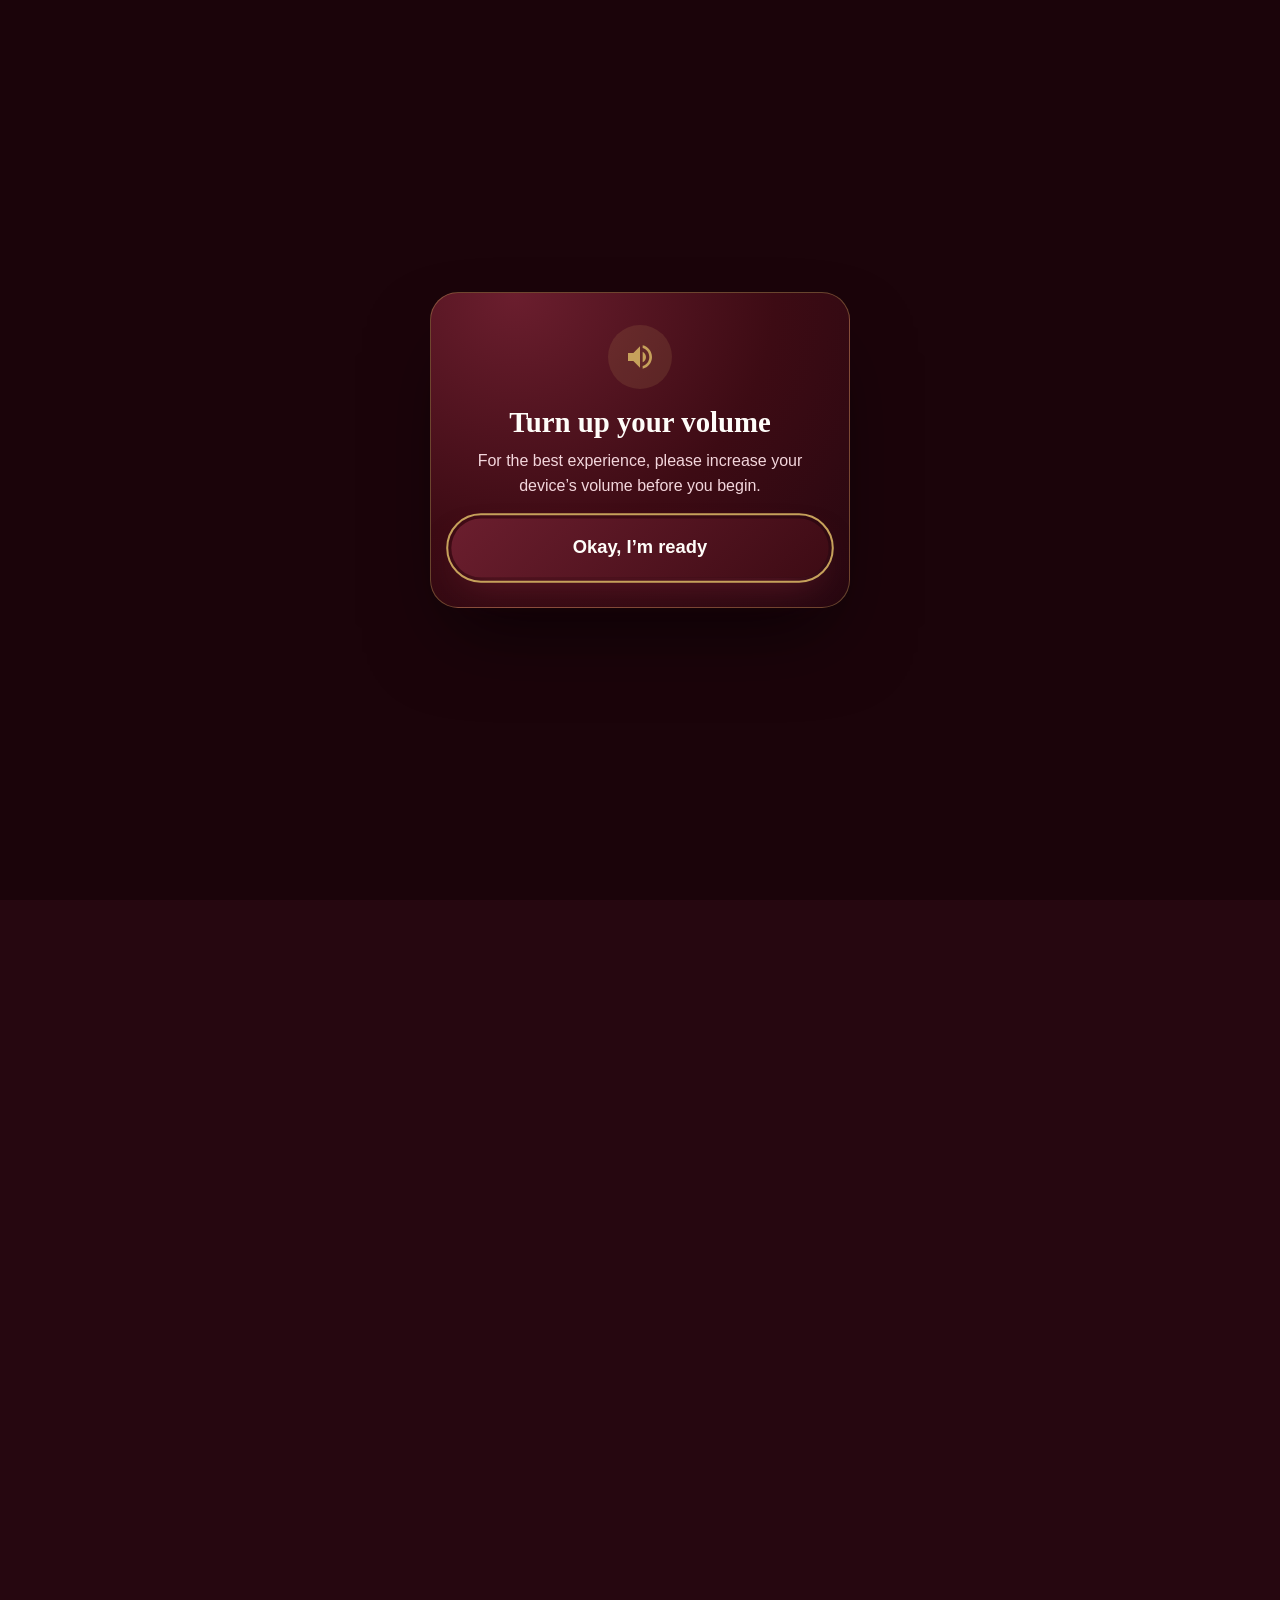
==== commit ce852b2c: "Rename index.html to index_old.html" ====
--- a/index_old.html
+++ b/index_old.html
@@ -19,6 +19,42 @@
 <link rel="stylesheet" href="css/animations.css">
 <link rel="stylesheet" href="css/responsive.css">
 <link rel="canonical" href="https://dearmanita.in/">
+<!-- Intro gate: holds the page content back until the volume dialog (js/intro-music.js) has been
+     answered. Then window.VishiiSiteLoader.start() runs the site's own scripts (the ones marked
+     type="text/vmp-deferred" at the bottom of this page) and reveals the content. Safety net: if
+     intro-music.js never starts, the site loads by itself 3 seconds after the page loads. -->
+<style>
+/* Held back until the "Turn up your volume" dialog (js/intro-music.js) is answered */
+html.vmp-gate-active { overflow: hidden; background: var(--wine-deep, #260710); }
+html.vmp-gate-active body { background: var(--wine-deep, #260710); }
+html.vmp-gate-active body > :not(.bgm-intro):not(script) { visibility: hidden; }
+</style>
+<script>
+(function (d) {
+  var h = d.documentElement, started = false;
+  h.classList.add("vmp-gate-active");
+  window.VishiiSiteLoader = {
+    start: function () {
+      if (started) return;
+      started = true;
+      var list = [].slice.call(d.querySelectorAll('script[type="text/vmp-deferred"]')), i = 0;
+      (function next() {
+        if (i >= list.length) {
+          d.dispatchEvent(new Event("DOMContentLoaded"));
+          h.classList.remove("vmp-gate-active");
+          return;
+        }
+        var src = list[i++], s = d.createElement("script"), url = src.getAttribute("src");
+        if (url) { s.src = url; s.onload = s.onerror = next; d.body.appendChild(s); }
+        else { s.text = src.text; d.body.appendChild(s); next(); }
+      })();
+    }
+  };
+  window.addEventListener("load", function () {
+    setTimeout(function () { if (!window.VishiiIntroGate) window.VishiiSiteLoader.start(); }, 3000);
+  });
+})(document);
+</script>
 </head>
 <body>
 
@@ -184,7 +220,7 @@
           <span class="love-meter__value" id="loveMeterValue">0%</span>
         </div>
       </div>
-      <p class="love-meter__error" id="loveMeterError">Error: Love exceeds measurable limits. <span aria-hidden="true">❤️</span></p>
+      <p class="love-meter__error" id="loveMeterError">Error: You exceeds measurable limits. <span aria-hidden="true">❤️</span></p>
     </div>
   </section>
 
@@ -375,7 +411,7 @@
         <div class="museum-room"><span class="museum-room__number">Room 04</span><h3>Our Memories</h3><p>The moments I wish I could replay forever.</p></div>
         <div class="museum-room museum-room--final"><span class="museum-room__number">Room 05</span><h3>You</h3><p>The most valuable exhibit.</p></div>
       </div>
-      <p class="disclaimer">Please do not touch. She&rsquo;s mine. <span aria-hidden="true">😌❤️</span></p>
+      <p class="disclaimer">Exhibit closed to the public. She&rsquo;s the reason. <span aria-hidden="true">😌❤️</span></p>
     </div>
   </section>
 
@@ -572,7 +608,7 @@
     <div class="container container--narrow">
       <p class="eyebrow-free-heading">Pop Quiz</p>
       <h2 class="section-title">Important Question.</h2>
-      <p class="iq__prompt">Who is the cutest person in the world?</p>
+      <p class="iq__prompt">Who is the cutest person in the world? (don't Skip)</p>
       <div class="iq__stage" id="iqStage">
         <button class="iq__btn iq__btn--a" id="iqBtnA" type="button">MANITA <span aria-hidden="true">❤️</span></button>
         <button class="iq__btn iq__btn--b" id="iqBtnB" type="button">Skip <span aria-hidden="true">😏</span></button>
@@ -648,10 +684,11 @@
 <!-- Toast for easter eggs -->
 <div class="egg-toast" id="eggToast" aria-live="polite"></div>
 
-<script src="js/effects.js"></script>
-<script src="js/animations.js"></script>
-<script src="js/gallery.js"></script>
-<script src="js/game.js"></script>
-<script src="js/main.js"></script>
+<script type="text/vmp-deferred" src="js/effects.js"></script>
+<script type="text/vmp-deferred" src="js/animations.js"></script>
+<script type="text/vmp-deferred" src="js/gallery.js"></script>
+<script type="text/vmp-deferred" src="js/game.js"></script>
+<script type="text/vmp-deferred" src="js/main.js"></script>
+<script src="js/intro-music.js"></script>
 </body>
 </html>
--- a/css/style.css
+++ b/css/style.css
@@ -809,14 +809,20 @@
 .word-stack__item {
   font-family: var(--font-display);
   font-size: var(--step-3);
-  color: var(--ink-soft);
+  /* Final colour is set from the start and only opacity + transform are animated:
+     both run on the GPU compositor, so the reveal stays smooth while scrolling.
+     (Animating `color` forced a full text repaint on every frame = the jitter.) */
+  color: var(--wine);
   opacity: 0.15;
-  transform: translateX(-16px);
-  transition: opacity .8s var(--ease-soft), transform .8s var(--ease-soft), color .8s var(--ease-soft);
+  transform: translate3d(-16px, 0, 0);
+  transition: opacity .8s var(--ease-soft), transform .8s var(--ease-soft);
+  will-change: opacity, transform;
+  backface-visibility: hidden;
+  -webkit-backface-visibility: hidden;
   padding: 0.15em 0;
 }
-.word-stack__item.is-visible { opacity: 1; transform: translateX(0); color: var(--wine); }
-.word-stack__item--final.is-visible { color: var(--burgundy); font-style: italic; }
+.word-stack__item.is-visible { opacity: 1; transform: translate3d(0, 0, 0); }
+.word-stack__item--final { color: var(--burgundy); font-style: italic; }
 
 /* =========================================================
    SECTION 3 — VISHII EFFECT
